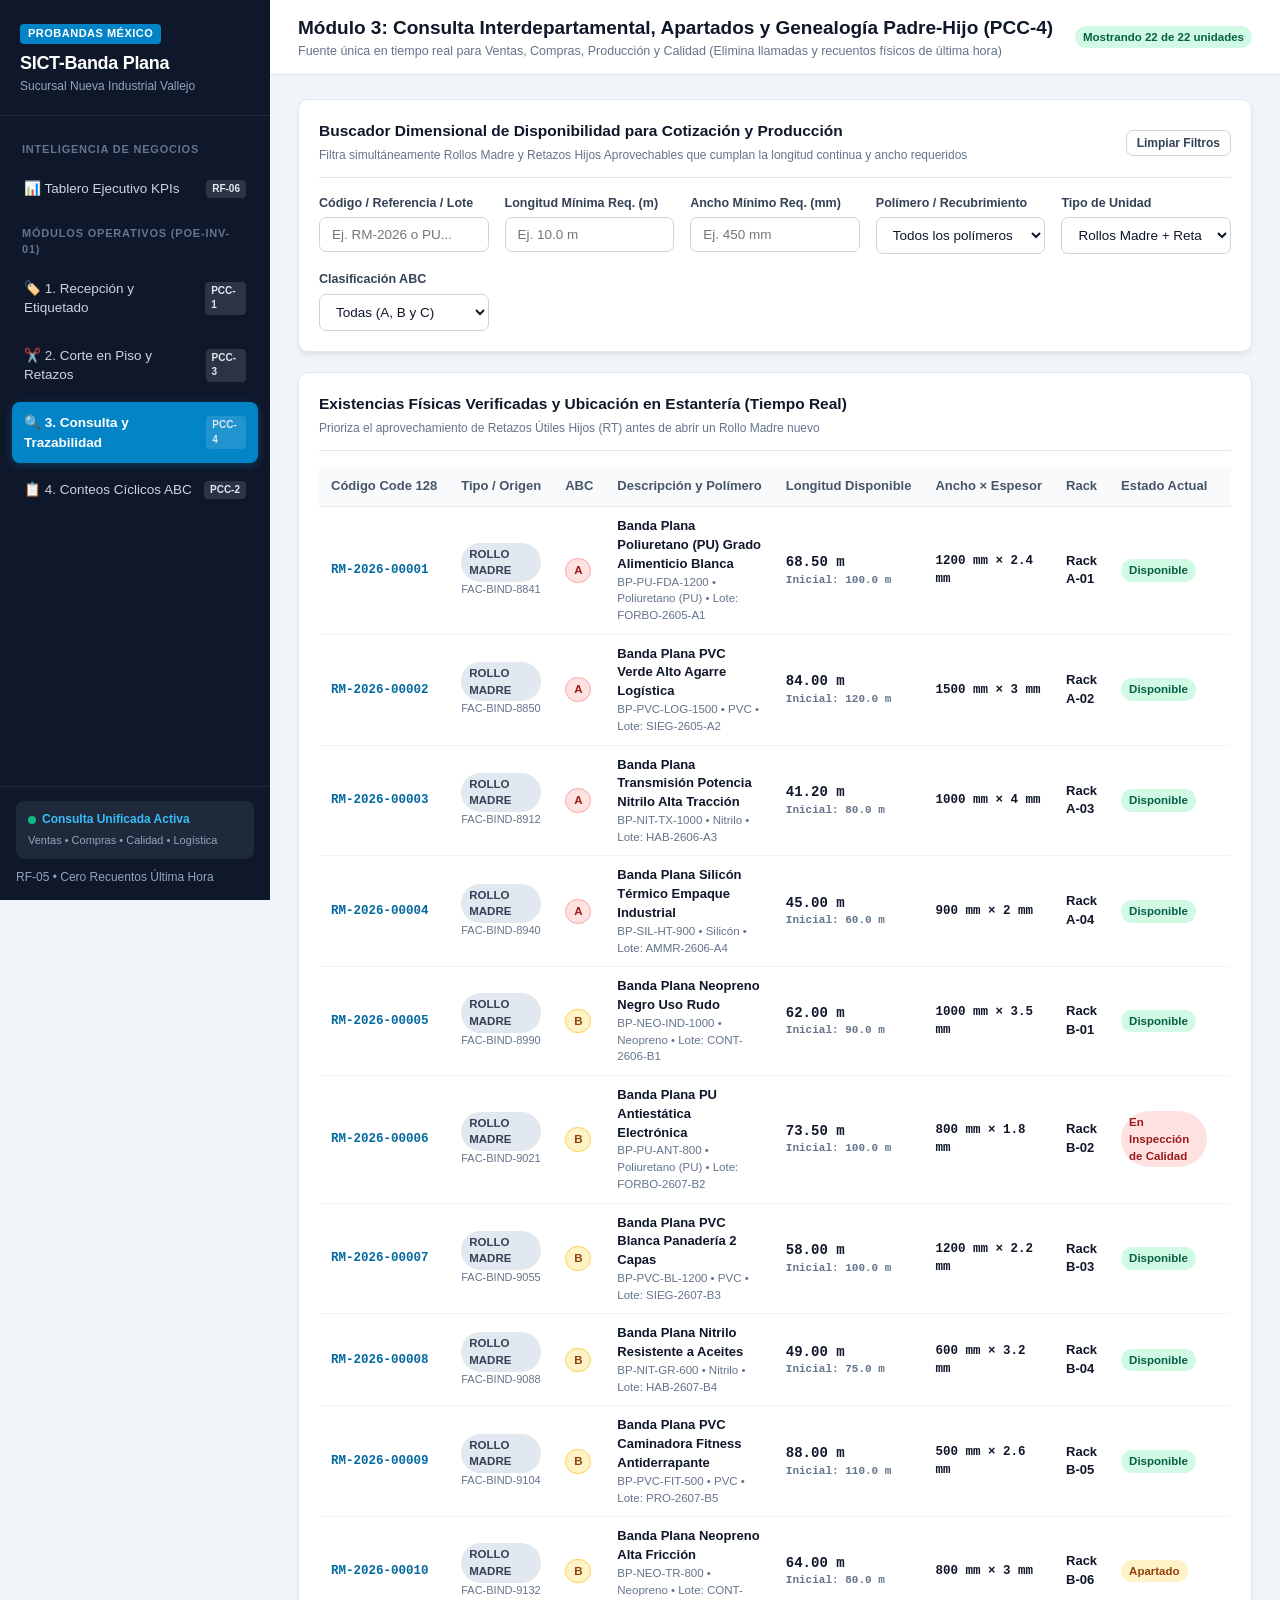
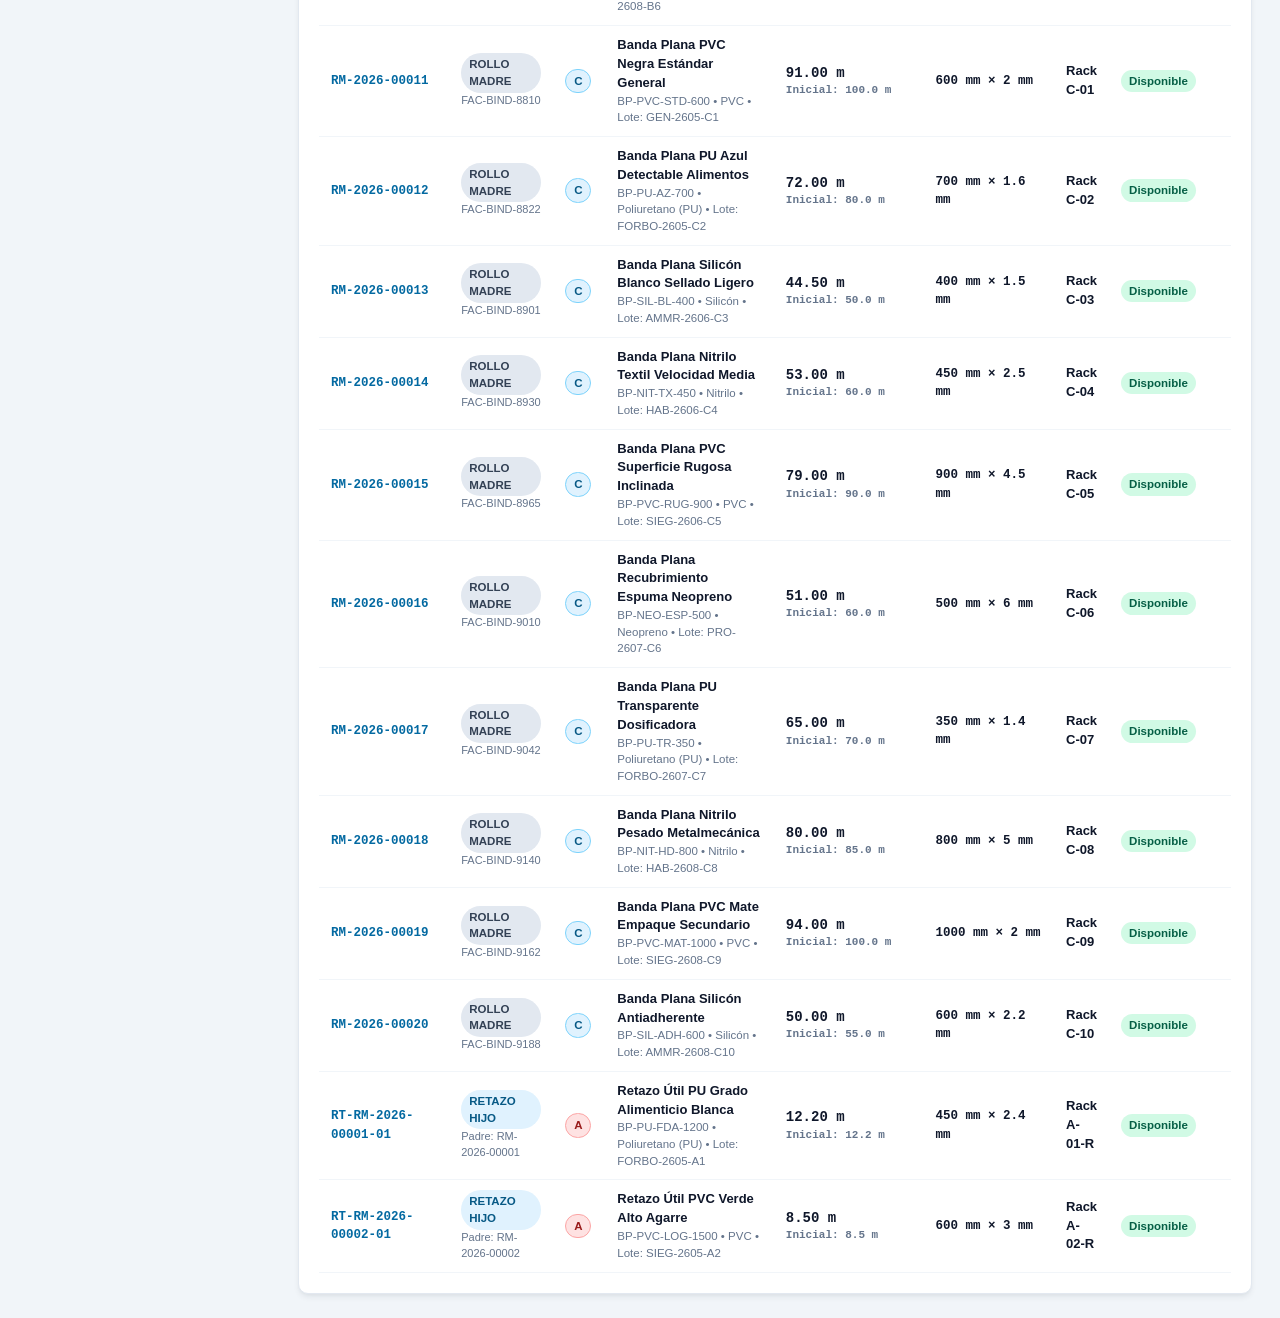
==== consulta.html @ 646c1e04 "Add files via upload" ====
<!DOCTYPE html>
<html lang="es">
<head>
  <meta charset="UTF-8" />
  <meta name="viewport" content="width=device-width, initial-scale=1.0" />
  <title>Módulo 3: Consulta y Trazabilidad en Tiempo Real | Probandas México</title>
  <link rel="stylesheet" href="styles.css" />
</head>
<body>
  <aside class="sidebar">
    <div class="brand">
      <span class="brand-badge">PROBANDAS MÉXICO</span>
      <h1>SICT-Banda Plana</h1>
      <p>Sucursal Nueva Industrial Vallejo</p>
    </div>
    <ul class="nav-links">
      <li class="nav-section-label">Inteligencia de Negocios</li>
      <li>
        <a href="index.html">
          <span>📊 Tablero Ejecutivo KPIs</span>
          <span class="nav-pcc">RF-06</span>
        </a>
      </li>
      <li class="nav-section-label">Módulos Operativos (POE-INV-01)</li>
      <li>
        <a href="recepcion.html">
          <span>🏷️ 1. Recepción y Etiquetado</span>
          <span class="nav-pcc">PCC-1</span>
        </a>
      </li>
      <li>
        <a href="corte.html">
          <span>✂️ 2. Corte en Piso y Retazos</span>
          <span class="nav-pcc">PCC-3</span>
        </a>
      </li>
      <li>
        <a href="consulta.html" class="active">
          <span>🔍 3. Consulta y Trazabilidad</span>
          <span class="nav-pcc">PCC-4</span>
        </a>
      </li>
      <li>
        <a href="conteos.html">
          <span>📋 4. Conteos Cíclicos ABC</span>
          <span class="nav-pcc">PCC-2</span>
        </a>
      </li>
    </ul>
    <div class="sidebar-footer">
      <div class="erp-sync-box">
        <div class="erp-sync-status">
          <span class="dot-online"></span> Consulta Unificada Activa
        </div>
        <div style="margin-top:4px; font-size:11px; color:#94a3b8;">
          Ventas • Compras • Calidad • Logística
        </div>
      </div>
      <div>RF-05 • Cero Recuentos Última Hora</div>
    </div>
  </aside>

  <div class="main-wrapper">
    <header class="topbar">
      <div class="topbar-title">
        <h2>Módulo 3: Consulta Interdepartamental, Apartados y Genealogía Padre-Hijo (PCC-4)</h2>
        <p>Fuente única en tiempo real para Ventas, Compras, Producción y Calidad (Elimina llamadas y recuentos físicos de última hora)</p>
      </div>
      <div class="topbar-actions">
        <span class="badge badge-success" id="resumenFiltroBadge">22 partidas activas</span>
      </div>
    </header>

    <main class="content">
      <div id="consultaAlert"></div>

      <!-- Barra de Filtros Dimensionales (Sección 5.4.4.3) -->
      <div class="card" style="margin-bottom:20px;">
        <div class="card-header">
          <div>
            <h3>Buscador Dimensional de Disponibilidad para Cotización y Producción</h3>
            <span class="subtitle">Filtra simultáneamente Rollos Madre y Retazos Hijos Aprovechables que cumplan la longitud continua y ancho requeridos</span>
          </div>
          <button class="btn btn-outline btn-sm" onclick="limpiarFiltros()">Limpiar Filtros</button>
        </div>

        <div class="grid-kpis" style="margin-bottom:0; grid-template-columns: repeat(auto-fit, minmax(165px, 1fr));">
          <div class="form-group">
            <label>Código / Referencia / Lote</label>
            <input type="text" id="fltTexto" placeholder="Ej. RM-2026 o PU..." oninput="renderInventario()" />
          </div>
          <div class="form-group">
            <label>Longitud Mínima Req. (m)</label>
            <input type="number" step="0.5" min="0" id="fltMinLargo" placeholder="Ej. 10.0 m" oninput="renderInventario()" />
          </div>
          <div class="form-group">
            <label>Ancho Mínimo Req. (mm)</label>
            <input type="number" step="50" min="0" id="fltMinAncho" placeholder="Ej. 450 mm" oninput="renderInventario()" />
          </div>
          <div class="form-group">
            <label>Polímero / Recubrimiento</label>
            <select id="fltPolimero" onchange="renderInventario()">
              <option value="">Todos los polímeros</option>
              <option value="Poliuretano (PU)">Poliuretano (PU)</option>
              <option value="PVC">PVC</option>
              <option value="Nitrilo">Nitrilo</option>
              <option value="Neopreno">Neopreno</option>
              <option value="Silicón">Silicón</option>
            </select>
          </div>
          <div class="form-group">
            <label>Tipo de Unidad</label>
            <select id="fltTipo" onchange="renderInventario()">
              <option value="">Rollos Madre + Retazos Hijos</option>
              <option value="PADRE">Solo Rollos Madre (RM)</option>
              <option value="HIJO">Solo Retazos Útiles Hijos (RT)</option>
            </select>
          </div>
          <div class="form-group">
            <label>Clasificación ABC</label>
            <select id="fltAbc" onchange="renderInventario()">
              <option value="">Todas (A, B y C)</option>
              <option value="A">Clase A (Alta Rotación)</option>
              <option value="B">Clase B (Media Rotación)</option>
              <option value="C">Clase C (Baja Rotación)</option>
            </select>
          </div>
        </div>
      </div>

      <!-- Tabla de Existencias en Tiempo Real -->
      <div class="card">
        <div class="card-header">
          <div>
            <h3>Existencias Físicas Verificadas y Ubicación en Estantería (Tiempo Real)</h3>
            <span class="subtitle">Prioriza el aprovechamiento de Retazos Útiles Hijos (RT) antes de abrir un Rollo Madre nuevo</span>
          </div>
        </div>
        <div class="table-container">
          <table>
            <thead>
              <tr>
                <th>Código Code 128</th>
                <th>Tipo / Origen</th>
                <th>ABC</th>
                <th>Descripción y Polímero</th>
                <th>Longitud Disponible</th>
                <th>Ancho × Espesor</th>
                <th>Rack</th>
                <th>Estado Actual</th>
                <th>Acciones Operativas</th>
              </tr>
            </thead>
            <tbody id="tablaConsultaBody"></tbody>
          </table>
        </div>
      </div>
    </main>
  </div>

  <!-- Modal de Árbol de Genealogía Padre-Hijo y Trazabilidad Completa -->
  <div class="modal-backdrop" id="modalGenealogia">
    <div class="modal-card">
      <div class="card-header">
        <div>
          <h3 id="mdlTitulo">Trazabilidad Completa y Genealogía Padre-Hijo</h3>
          <span class="subtitle">Rastreo desde Factura ERP BIND → Rollo Madre → Cortes en Taller → Retazos Hijos</span>
        </div>
        <button class="btn btn-outline btn-sm" onclick="cerrarModal()">✕ Cerrar</button>
      </div>
      <div id="mdlContenido"></div>
    </div>
  </div>

  <script src="app.js"></script>
  <script>
    function limpiarFiltros() {
      document.getElementById('fltTexto').value = '';
      document.getElementById('fltMinLargo').value = '';
      document.getElementById('fltMinAncho').value = '';
      document.getElementById('fltPolimero').value = '';
      document.getElementById('fltTipo').value = '';
      document.getElementById('fltAbc').value = '';
      renderInventario();
    }

    function renderInventario() {
      const state = getAppState();
      const q = document.getElementById('fltTexto').value.trim().toLowerCase();
      const minL = Number(document.getElementById('fltMinLargo').value || 0);
      const minA = Number(document.getElementById('fltMinAncho').value || 0);
      const pol = document.getElementById('fltPolimero').value;
      const tipo = document.getElementById('fltTipo').value;
      const abc = document.getElementById('fltAbc').value;

      const filtrados = state.rollos.filter(r => {
        if (q && !(r.id.toLowerCase().includes(q) || r.nombre.toLowerCase().includes(q) || r.codigoRef.toLowerCase().includes(q) || r.lote.toLowerCase().includes(q))) return false;
        if (minL > 0 && Number(r.largoActual) < minL) return false;
        if (minA > 0 && Number(r.anchoMm) < minA) return false;
        if (pol && r.polimero !== pol) return false;
        if (tipo && r.tipo !== tipo) return false;
        if (abc && r.abc !== abc) return false;
        return true;
      });

      document.getElementById('resumenFiltroBadge').textContent =
        `Mostrando ${filtrados.length} de ${state.rollos.length} unidades`;

      document.getElementById('tablaConsultaBody').innerHTML = filtrados.map(r => `
        <tr>
          <td class="mono" style="color:var(--primary-dark);">${r.id}</td>
          <td>
            ${r.tipo === 'HIJO'
              ? `<span class="badge badge-info">RETAZO HIJO</span><div style="font-size:11px; color:var(--text-muted);">Padre: ${r.padreId}</div>`
              : `<span class="badge badge-neutral">ROLLO MADRE</span><div style="font-size:11px; color:var(--text-muted);">${r.facturaBind}</div>`
            }
          </td>
          <td><span class="badge badge-abc-${r.abc}">${r.abc}</span></td>
          <td>
            <strong>${r.nombre}</strong>
            <div style="font-size:11.5px; color:var(--text-muted);">${r.codigoRef} • ${r.polimero} • Lote: ${r.lote}</div>
          </td>
          <td class="mono" style="font-size:14px;">
            <strong>${Number(r.largoActual).toFixed(2)} m</strong>
            <div style="font-size:11px; color:var(--text-muted);">Inicial: ${Number(r.largoInicial).toFixed(1)} m</div>
          </td>
          <td class="mono"><strong>${r.anchoMm} mm</strong> × ${r.espesorMm} mm</td>
          <td><strong>${r.rack}</strong></td>
          <td>
            <span class="badge ${r.estado === 'Disponible' ? 'badge-success' : (r.estado === 'Apartado' ? 'badge-warning' : 'badge-danger')}">
              ${r.estado}
            </span>
          </td>
          <td>
            <div style="display:flex; gap:6px; flex-wrap:wrap;">
              <button class="btn btn-outline btn-sm" onclick="verGenealogia('${r.id}')">🧬 Trazabilidad</button>
              <button class="btn btn-primary btn-sm" onclick="cambiarEstado('${r.id}')">
                ${r.estado === 'Disponible' ? '📌 Apartar Pedido' : '✅ Liberar a Disponible'}
              </button>
            </div>
          </td>
        </tr>
      `).join('');
    }

    function cambiarEstado(id) {
      const state = getAppState();
      const idx = state.rollos.findIndex(r => r.id === id);
      if (idx === -1) return;

      const actual = state.rollos[idx].estado;
      const nuevo = actual === 'Disponible' ? 'Apartado' : 'Disponible';
      state.rollos[idx].estado = nuevo;

      state.movimientos.push({
        idMov: `MOV-${9000 + state.movimientos.length + 1}`,
        fecha: formatNow(),
        tipo: nuevo === 'Apartado' ? 'APARTADO COMERCIAL (PCC-4)' : 'LIBERACIÓN / DISPONIBLE',
        objeto: id,
        cantidad: `${Number(state.rollos[idx].largoActual).toFixed(2)} m × ${state.rollos[idx].anchoMm} mm`,
        usuario: 'Gerencia Ventas / Calidad',
        doc: 'COT-VENTAS-2026',
        tiempoCapturaMin: 1
      });

      saveAppState(state);
      playScannerSound('ok');

      document.getElementById('consultaAlert').innerHTML = `
        <div class="alert alert-success">
          <span>✅ Unidad <code>${id}</code> actualizada a estado <strong>${nuevo}</strong> en tiempo real para todas las áreas (Ventas, Almacén, Corte y Compras).</span>
        </div>
      `;
      renderInventario();
    }

    function verGenealogia(id) {
      const state = getAppState();
      const item = state.rollos.find(r => r.id === id);
      if (!item) return;

      const padreId = item.tipo === 'HIJO' ? item.padreId : item.id;
      const padre = state.rollos.find(r => r.id === padreId) || item;
      const hijos = state.rollos.filter(r => r.padreId === padreId);
      const cortes = state.ordenesCorte.filter(c => c.idRolloOrigen === padreId);

      document.getElementById('mdlTitulo').textContent = `Árbol de Genealogía Padre-Hijo: ${padre.id}`;
      document.getElementById('mdlContenido').innerHTML = `
        <div style="background:#f8fafc; padding:14px; border-radius:8px; border:1px solid var(--border); margin-bottom:14px;">
          <div style="font-size:12px; color:var(--text-muted); font-weight:700;">1. ALTA ADMINISTRATIVA Y RECEPCIÓN FÍSICA (PCC-1)</div>
          <div style="margin-top:4px; font-size:13.5px;">
            <strong>Factura ERP BIND:</strong> <span class="mono">${padre.facturaBind}</span> |
            <strong>Lote Proveedor:</strong> <span class="mono">${padre.lote}</span> |
            <strong>Fecha Ingreso:</strong> ${padre.fechaIngreso}
          </div>
        </div>

        <div class="tree-node">
          <div style="font-weight:800; color:var(--primary-dark); font-size:14.5px;">
            🏷️ ROLLO MADRE PADRE: <span class="mono">${padre.id}</span> (${padre.nombre})
          </div>
          <div style="font-size:12.5px; color:#334155; margin-top:4px;">
            Longitud Original: <strong>${Number(padre.largoInicial).toFixed(2)} m</strong> × ${padre.anchoMm} mm |
            Longitud Remanente Actual: <strong>${Number(padre.largoActual).toFixed(2)} m</strong> |
            Ubicación: <strong>${padre.rack}</strong>
          </div>

          ${cortes.length > 0 ? cortes.map(c => `
            <div class="tree-child">
              <div style="font-weight:700; font-size:13px;">
                ✂️ Orden de Corte <span class="mono">${c.idOrden}</span> (${c.fechaHora}) — Pedido: ${c.folioPedido}
              </div>
              <div style="font-size:12px; color:#475569; margin-top:2px;">
                Balance Dimensional: Inicial <strong>${Number(c.largoInicialM).toFixed(2)}m</strong> =
                Tramo Cliente (<strong>${Number(c.largoClienteM).toFixed(2)}m × ${c.anchoCorteMm}mm</strong>) +
                Remanente (<strong>${Number(c.largoRetazoM).toFixed(2)}m</strong>) +
                Merma Técnica (<strong>${Number(c.largoMermaM).toFixed(2)}m</strong>)
              </div>
            </div>
          `).join('') : `<div class="tree-child" style="font-size:12.5px; color:var(--text-muted);">Sin fraccionamientos registrados aún (Rollo íntegro).</div>`}

          ${hijos.length > 0 ? hijos.map(h => `
            <div class="tree-child" style="border-left-color:var(--success); background:#f0fdf4; padding:8px 12px; border-radius:6px;">
              <div style="font-weight:800; color:#065f46; font-size:13px;">
                ♻️ RETAZO ÚTIL HIJO DERIVADO: <span class="mono">${h.id}</span>
              </div>
              <div style="font-size:12px; color:#065f46;">
                Dimensiones Disponibles: <strong>${Number(h.largoActual).toFixed(2)} m × ${h.anchoMm} mm</strong> |
                Ubicación: <strong>${h.rack}</strong> | Estado: <strong>${h.estado}</strong>
              </div>
            </div>
          `).join('') : ''}
        </div>
      `;

      document.getElementById('modalGenealogia').classList.add('open');
    }

    function cerrarModal() {
      document.getElementById('modalGenealogia').classList.remove('open');
    }

    renderInventario();
  </script>
</body>
</html>
---- styles.css ----
:root {
  --bg-body: #f1f5f9;
  --bg-card: #ffffff;
  --bg-sidebar: #0f172a;
  --bg-sidebar-hover: #1e293b;
  --text-main: #0f172a;
  --text-muted: #64748b;
  --primary: #0284c7;
  --primary-dark: #0369a1;
  --primary-light: #e0f2fe;
  --accent: #f59e0b;
  --success: #10b981;
  --success-bg: #d1fae5;
  --warning: #f59e0b;
  --warning-bg: #fef3c7;
  --danger: #ef4444;
  --danger-bg: #fee2e2;
  --border: #e2e8f0;
  --shadow: 0 4px 6px -1px rgba(15, 23, 42, 0.07), 0 2px 4px -2px rgba(15, 23, 42, 0.05);
  --radius: 10px;
}

* {
  box-sizing: border-box;
  margin: 0;
  padding: 0;
}

body {
  font-family: -apple-system, BlinkMacSystemFont, "Segoe UI", Roboto, Inter, Helvetica, Arial, sans-serif;
  background-color: var(--bg-body);
  color: var(--text-main);
  display: flex;
  min-height: 100vh;
  line-height: 1.45;
}

/* Sidebar */
.sidebar {
  width: 270px;
  background-color: var(--bg-sidebar);
  color: #f8fafc;
  display: flex;
  flex-direction: column;
  flex-shrink: 0;
  position: sticky;
  top: 0;
  height: 100vh;
}

.brand {
  padding: 20px;
  border-bottom: 1px solid #1e293b;
}

.brand-badge {
  display: inline-block;
  background: var(--primary);
  color: #fff;
  font-size: 11px;
  font-weight: 700;
  padding: 2px 8px;
  border-radius: 4px;
  letter-spacing: 0.5px;
  margin-bottom: 6px;
}

.brand h1 {
  font-size: 18px;
  font-weight: 800;
  letter-spacing: -0.3px;
  color: #ffffff;
}

.brand p {
  font-size: 12px;
  color: #94a3b8;
  margin-top: 2px;
}

.nav-links {
  list-style: none;
  padding: 16px 12px;
  flex: 1;
  display: flex;
  flex-direction: column;
  gap: 6px;
}

.nav-section-label {
  font-size: 11px;
  text-transform: uppercase;
  letter-spacing: 0.8px;
  color: #64748b;
  padding: 10px 10px 4px;
  font-weight: 700;
}

.nav-links a {
  display: flex;
  align-items: center;
  gap: 10px;
  padding: 11px 12px;
  border-radius: 8px;
  color: #cbd5e1;
  text-decoration: none;
  font-size: 13.5px;
  font-weight: 500;
  transition: all 0.15s ease;
}

.nav-links a:hover {
  background-color: var(--bg-sidebar-hover);
  color: #ffffff;
}

.nav-links a.active {
  background-color: var(--primary);
  color: #ffffff;
  font-weight: 600;
  box-shadow: 0 2px 8px rgba(2, 132, 199, 0.35);
}

.nav-pcc {
  margin-left: auto;
  font-size: 10px;
  padding: 2px 6px;
  border-radius: 4px;
  background: rgba(255, 255, 255, 0.12);
  color: #e2e8f0;
  font-weight: 600;
}

.sidebar-footer {
  padding: 14px 16px;
  border-top: 1px solid #1e293b;
  font-size: 12px;
  color: #94a3b8;
}

.erp-sync-box {
  background: #1e293b;
  padding: 10px 12px;
  border-radius: 8px;
  margin-bottom: 10px;
}

.erp-sync-status {
  display: flex;
  align-items: center;
  gap: 6px;
  font-weight: 600;
  color: #38bdf8;
  font-size: 12px;
}

.dot-online {
  width: 8px;
  height: 8px;
  border-radius: 50%;
  background: var(--success);
  display: inline-block;
}

/* Main Content */
.main-wrapper {
  flex: 1;
  display: flex;
  flex-direction: column;
  min-width: 0;
}

.topbar {
  background: var(--bg-card);
  border-bottom: 1px solid var(--border);
  padding: 14px 28px;
  display: flex;
  align-items: center;
  justify-content: space-between;
  gap: 16px;
}

.topbar-title h2 {
  font-size: 19px;
  font-weight: 700;
  color: var(--text-main);
}

.topbar-title p {
  font-size: 12.5px;
  color: var(--text-muted);
}

.topbar-actions {
  display: flex;
  align-items: center;
  gap: 10px;
}

.content {
  padding: 24px 28px;
  max-width: 1440px;
}

/* Grid & Cards */
.grid-kpis {
  display: grid;
  grid-template-columns: repeat(auto-fit, minmax(210px, 1fr));
  gap: 16px;
  margin-bottom: 24px;
}

.grid-2 {
  display: grid;
  grid-template-columns: 1.2fr 1fr;
  gap: 20px;
  margin-bottom: 24px;
}

.grid-equal {
  display: grid;
  grid-template-columns: 1fr 1fr;
  gap: 20px;
  margin-bottom: 24px;
}

.grid-3 {
  display: grid;
  grid-template-columns: repeat(3, 1fr);
  gap: 16px;
  margin-bottom: 24px;
}

@media (max-width: 1100px) {
  .grid-2, .grid-equal, .grid-3 {
    grid-template-columns: 1fr;
  }
}

.card {
  background: var(--bg-card);
  border: 1px solid var(--border);
  border-radius: var(--radius);
  padding: 20px;
  box-shadow: var(--shadow);
}

.card-header {
  display: flex;
  align-items: center;
  justify-content: space-between;
  margin-bottom: 16px;
  padding-bottom: 12px;
  border-bottom: 1px solid var(--border);
}

.card-header h3 {
  font-size: 15.5px;
  font-weight: 700;
  color: var(--text-main);
}

.card-header span.subtitle {
  font-size: 12px;
  color: var(--text-muted);
}

/* KPI Card */
.kpi-card {
  background: var(--bg-card);
  border: 1px solid var(--border);
  border-radius: var(--radius);
  padding: 16px 18px;
  box-shadow: var(--shadow);
  position: relative;
  overflow: hidden;
}

.kpi-card::before {
  content: "";
  position: absolute;
  top: 0;
  left: 0;
  width: 4px;
  height: 100%;
  background: var(--primary);
}

.kpi-card.status-green::before { background: var(--success); }
.kpi-card.status-yellow::before { background: var(--warning); }
.kpi-card.status-red::before { background: var(--danger); }

.kpi-top {
  display: flex;
  justify-content: space-between;
  align-items: flex-start;
  margin-bottom: 8px;
}

.kpi-label {
  font-size: 12px;
  font-weight: 600;
  color: var(--text-muted);
  text-transform: uppercase;
  letter-spacing: 0.3px;
}

.kpi-value {
  font-size: 26px;
  font-weight: 800;
  color: var(--text-main);
  margin-bottom: 4px;
}

.kpi-meta {
  font-size: 11.5px;
  color: var(--text-muted);
  display: flex;
  justify-content: space-between;
  align-items: center;
}

/* Badges */
.badge {
  display: inline-flex;
  align-items: center;
  gap: 4px;
  padding: 3px 8px;
  border-radius: 999px;
  font-size: 11.5px;
  font-weight: 600;
}

.badge-success { background: var(--success-bg); color: #065f46; }
.badge-warning { background: var(--warning-bg); color: #92400e; }
.badge-danger { background: var(--danger-bg); color: #991b1b; }
.badge-info { background: var(--primary-light); color: #075985; }
.badge-neutral { background: #e2e8f0; color: #334155; }

.badge-abc-A { background: #fee2e2; color: #991b1b; border: 1px solid #fca5a5; font-weight: 700; }
.badge-abc-B { background: #fef3c7; color: #92400e; border: 1px solid #fcd34d; font-weight: 700; }
.badge-abc-C { background: #e0f2fe; color: #075985; border: 1px solid #7dd3fc; font-weight: 700; }

/* Forms & Buttons */
.form-grid {
  display: grid;
  grid-template-columns: repeat(2, 1fr);
  gap: 14px;
}

.form-group {
  display: flex;
  flex-direction: column;
  gap: 5px;
}

.form-group.full {
  grid-column: 1 / -1;
}

label {
  font-size: 12.5px;
  font-weight: 600;
  color: #334155;
}

input, select, textarea {
  padding: 9px 12px;
  border: 1px solid #cbd5e1;
  border-radius: 7px;
  font-size: 13.5px;
  font-family: inherit;
  color: var(--text-main);
  background: #ffffff;
  transition: border-color 0.15s;
}

input:focus, select:focus, textarea:focus {
  outline: none;
  border-color: var(--primary);
  box-shadow: 0 0 0 3px rgba(2, 132, 199, 0.15);
}

.btn {
  display: inline-flex;
  align-items: center;
  justify-content: center;
  gap: 7px;
  padding: 9px 16px;
  border-radius: 7px;
  font-size: 13.5px;
  font-weight: 600;
  cursor: pointer;
  border: 1px solid transparent;
  transition: all 0.15s ease;
  text-decoration: none;
}

.btn-primary {
  background: var(--primary);
  color: #ffffff;
}
.btn-primary:hover {
  background: var(--primary-dark);
}

.btn-success {
  background: var(--success);
  color: #ffffff;
}
.btn-success:hover {
  background: #059669;
}

.btn-warning {
  background: var(--warning);
  color: #ffffff;
}

.btn-danger {
  background: var(--danger);
  color: #ffffff;
}

.btn-outline {
  background: #ffffff;
  border-color: #cbd5e1;
  color: #334155;
}
.btn-outline:hover {
  background: #f8fafc;
  border-color: #94a3b8;
}

.btn-sm {
  padding: 5px 10px;
  font-size: 12px;
}

.btn-lg {
  padding: 13px 20px;
  font-size: 15px;
}

/* Tables */
.table-container {
  overflow-x: auto;
}

table {
  width: 100%;
  border-collapse: collapse;
  font-size: 13px;
}

th {
  background: #f8fafc;
  color: #475569;
  font-weight: 700;
  text-align: left;
  padding: 10px 12px;
  border-bottom: 1px solid var(--border);
  white-space: nowrap;
}

td {
  padding: 10px 12px;
  border-bottom: 1px solid #f1f5f9;
  vertical-align: middle;
}

tr:hover td {
  background-color: #f8fafc;
}

.mono {
  font-family: "SFMono-Regular", Consolas, "Liberation Mono", Menlo, monospace;
  font-size: 12.5px;
  font-weight: 600;
}

/* Barcode Thermal Label Preview */
.thermal-label {
  border: 2px dashed #334155;
  background: #ffffff;
  border-radius: 10px;
  padding: 18px;
  max-width: 380px;
  margin: 0 auto;
  text-align: center;
  box-shadow: 0 4px 12px rgba(0,0,0,0.06);
}

.thermal-header {
  display: flex;
  justify-content: space-between;
  font-size: 11px;
  font-weight: 800;
  border-bottom: 2px solid #0f172a;
  padding-bottom: 6px;
  margin-bottom: 10px;
}

.barcode-bars {
  height: 58px;
  margin: 10px auto;
  width: 92%;
  background: repeating-linear-gradient(
    90deg,
    #000 0px,
    #000 2px,
    transparent 2px,
    transparent 4px,
    #000 4px,
    #000 8px,
    transparent 8px,
    transparent 11px,
    #000 11px,
    #000 13px,
    transparent 13px,
    transparent 15px,
    #000 15px,
    #000 20px,
    transparent 20px,
    transparent 23px
  );
}

.thermal-code {
  font-family: monospace;
  font-size: 16px;
  font-weight: 800;
  letter-spacing: 2px;
  margin-bottom: 8px;
}

.thermal-dims-large {
  font-size: 22px;
  font-weight: 900;
  background: #0f172a;
  color: #ffffff;
  padding: 6px 12px;
  border-radius: 6px;
  display: inline-block;
  margin: 6px 0;
}

/* Equation Balance Box (PCC-3) */
.balance-box {
  background: #f8fafc;
  border: 2px solid #cbd5e1;
  border-radius: 10px;
  padding: 16px;
  margin: 14px 0;
}

.balance-formula {
  display: flex;
  align-items: center;
  justify-content: space-between;
  flex-wrap: wrap;
  gap: 8px;
  margin-top: 10px;
}

.formula-item {
  flex: 1;
  min-width: 110px;
  background: #fff;
  padding: 10px 12px;
  border-radius: 8px;
  border: 1px solid var(--border);
  text-align: center;
}

.formula-item .f-label {
  font-size: 11px;
  color: var(--text-muted);
  font-weight: 600;
}

.formula-item .f-val {
  font-size: 18px;
  font-weight: 800;
  margin-top: 2px;
}

.formula-op {
  font-size: 20px;
  font-weight: 800;
  color: #64748b;
}

/* Visual bar for roll proportion */
.roll-bar-visual {
  height: 26px;
  border-radius: 6px;
  overflow: hidden;
  display: flex;
  background: #e2e8f0;
  margin-top: 12px;
  border: 1px solid #cbd5e1;
}

.roll-seg-cut { background: var(--primary); color: #fff; font-size: 11px; font-weight: 700; display: flex; align-items: center; justify-content: center; }
.roll-seg-rem { background: var(--success); color: #fff; font-size: 11px; font-weight: 700; display: flex; align-items: center; justify-content: center; }
.roll-seg-waste { background: var(--danger); color: #fff; font-size: 11px; font-weight: 700; display: flex; align-items: center; justify-content: center; }

/* Alert Banners */
.alert {
  padding: 12px 16px;
  border-radius: 8px;
  margin-bottom: 16px;
  font-size: 13.5px;
  display: flex;
  align-items: center;
  justify-content: space-between;
  gap: 12px;
}

.alert-danger {
  background: #fef2f2;
  border: 2px solid #ef4444;
  color: #991b1b;
  font-weight: 600;
}

.alert-success {
  background: #ecfdf5;
  border: 1px solid #10b981;
  color: #065f46;
  font-weight: 600;
}

.alert-warning {
  background: #fffbeb;
  border: 1px solid #f59e0b;
  color: #92400e;
}

/* Stepper for 3-click cut interface */
.stepper {
  display: flex;
  gap: 10px;
  margin-bottom: 18px;
}

.step-pill {
  flex: 1;
  padding: 10px 14px;
  border-radius: 8px;
  background: #f1f5f9;
  border: 1px solid var(--border);
  font-size: 12.5px;
  font-weight: 700;
  color: #475569;
  display: flex;
  align-items: center;
  gap: 8px;
}

.step-pill.active {
  background: var(--primary-light);
  border-color: var(--primary);
  color: var(--primary-dark);
}

.step-num {
  width: 22px;
  height: 22px;
  border-radius: 50%;
  background: var(--primary);
  color: #fff;
  display: inline-flex;
  align-items: center;
  justify-content: center;
  font-size: 11px;
}

/* Simple Horizontal Bar Chart */
.bar-row {
  margin-bottom: 12px;
}
.bar-row-top {
  display: flex;
  justify-content: space-between;
  font-size: 12.5px;
  margin-bottom: 4px;
  font-weight: 600;
}
.bar-track {
  height: 10px;
  background: #e2e8f0;
  border-radius: 999px;
  overflow: hidden;
}
.bar-fill {
  height: 100%;
  border-radius: 999px;
}

/* Modal */
.modal-backdrop {
  position: fixed;
  inset: 0;
  background: rgba(15, 23, 42, 0.55);
  display: none;
  align-items: center;
  justify-content: center;
  z-index: 1000;
  padding: 20px;
}

.modal-backdrop.open {
  display: flex;
}

.modal-card {
  background: #fff;
  border-radius: 12px;
  max-width: 680px;
  width: 100%;
  max-height: 90vh;
  overflow-y: auto;
  padding: 22px;
  box-shadow: 0 20px 25px -5px rgba(0, 0, 0, 0.2);
}

/* Genealogy Tree */
.tree-node {
  border-left: 3px solid var(--primary);
  padding-left: 14px;
  margin: 10px 0 10px 10px;
}
.tree-child {
  border-left: 2px dashed #94a3b8;
  padding-left: 14px;
  margin: 8px 0 8px 18px;
}
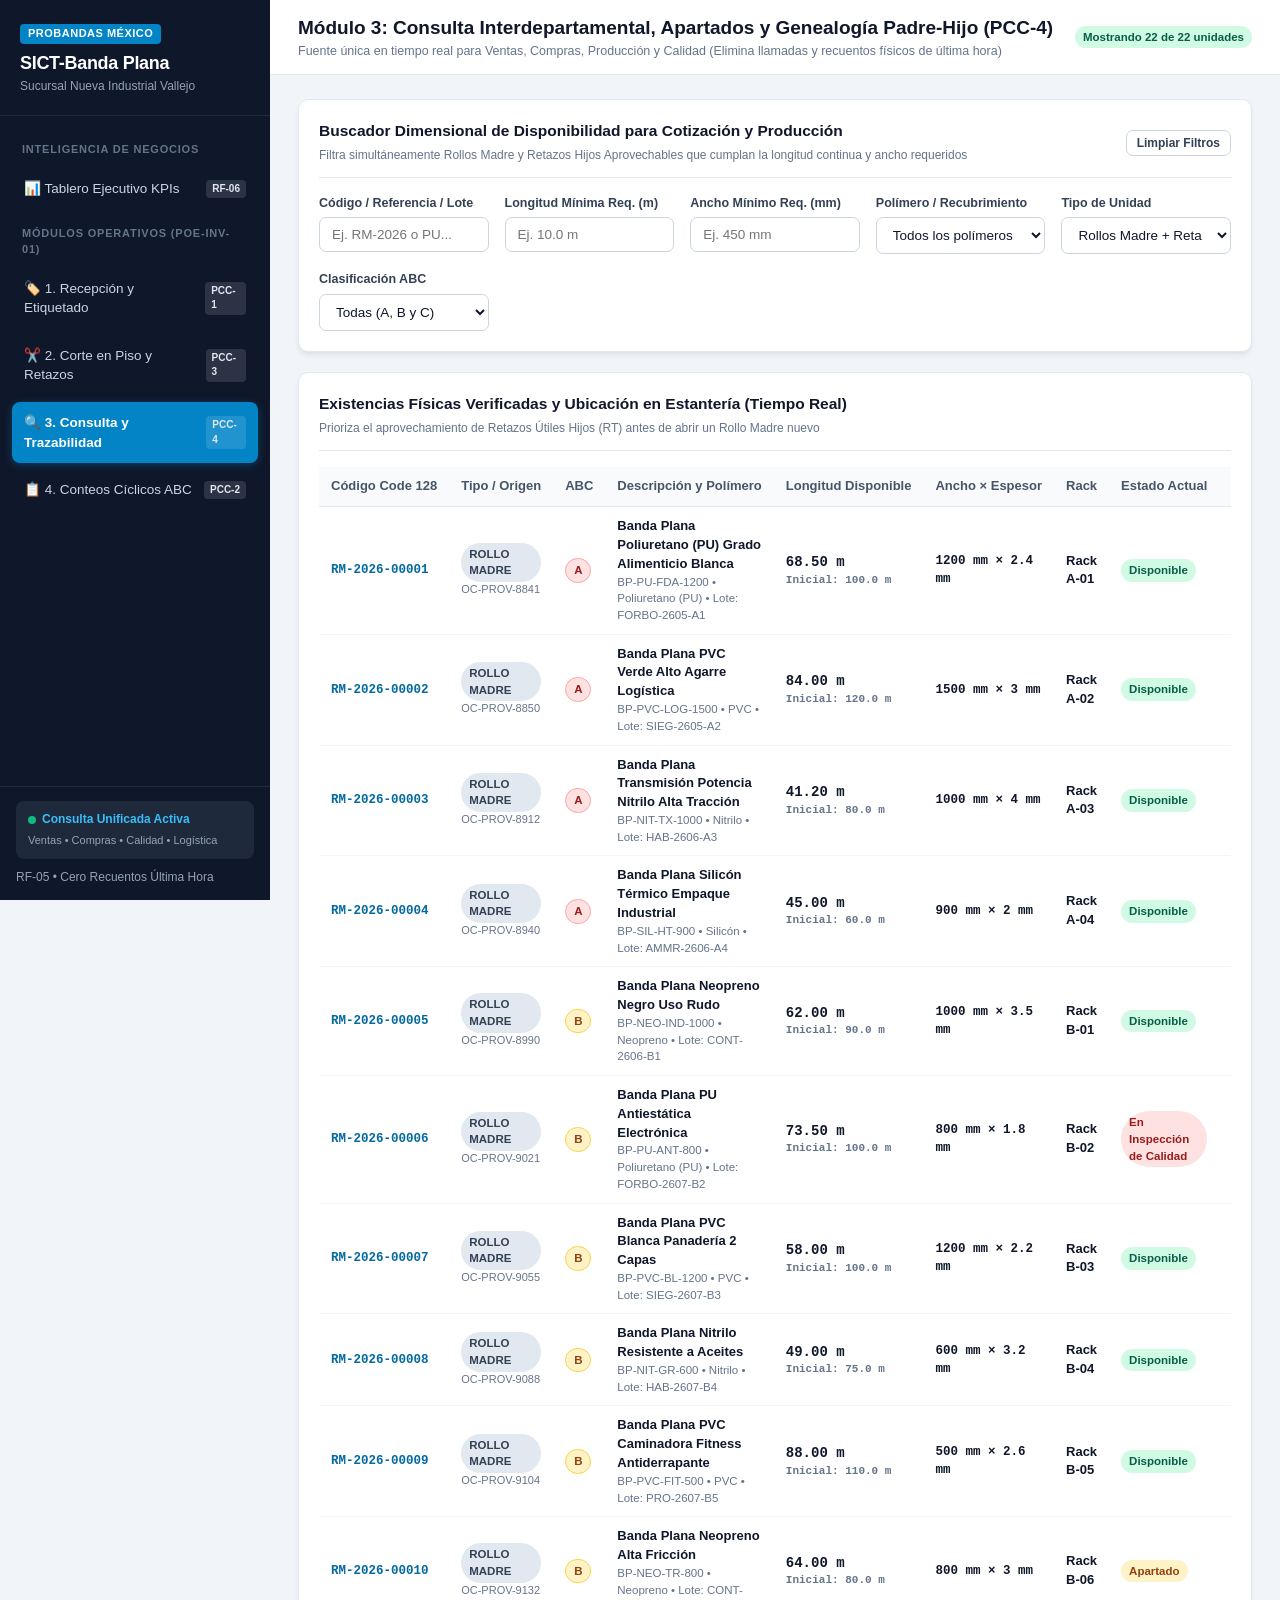
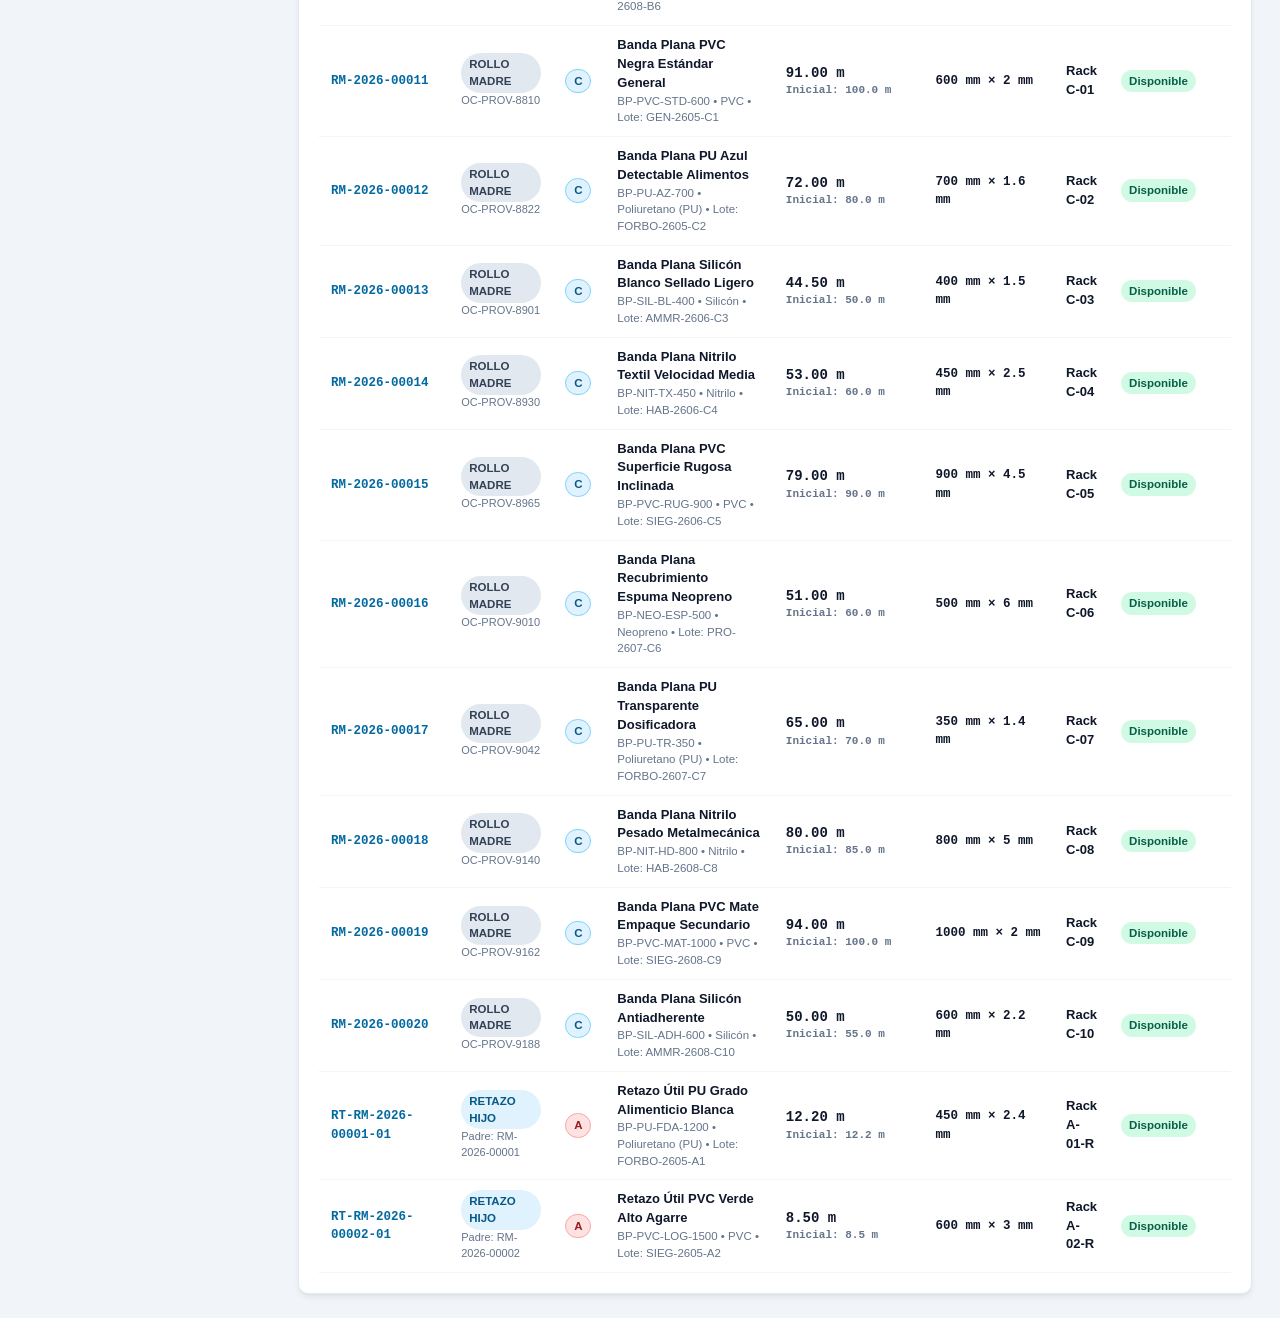
==== commit e5fefbdb: "Add files via upload" ====
--- a/consulta.html
+++ b/consulta.html
@@ -164,7 +164,7 @@
       <div class="card-header">
         <div>
           <h3 id="mdlTitulo">Trazabilidad Completa y Genealogía Padre-Hijo</h3>
-          <span class="subtitle">Rastreo desde Factura ERP BIND → Rollo Madre → Cortes en Taller → Retazos Hijos</span>
+          <span class="subtitle">Rastreo desde Orden de Compra / Recepción → Rollo Madre → Cortes en Taller → Retazos Hijos</span>
         </div>
         <button class="btn btn-outline btn-sm" onclick="cerrarModal()">✕ Cerrar</button>
       </div>
@@ -212,7 +212,7 @@
           <td>
             ${r.tipo === 'HIJO'
               ? `<span class="badge badge-info">RETAZO HIJO</span><div style="font-size:11px; color:var(--text-muted);">Padre: ${r.padreId}</div>`
-              : `<span class="badge badge-neutral">ROLLO MADRE</span><div style="font-size:11px; color:var(--text-muted);">${r.facturaBind}</div>`
+              : `<span class="badge badge-neutral">ROLLO MADRE</span><div style="font-size:11px; color:var(--text-muted);">${r.ordenCompra || ''}</div>`
             }
           </td>
           <td><span class="badge badge-abc-${r.abc}">${r.abc}</span></td>
@@ -287,9 +287,9 @@
       document.getElementById('mdlTitulo').textContent = `Árbol de Genealogía Padre-Hijo: ${padre.id}`;
       document.getElementById('mdlContenido').innerHTML = `
         <div style="background:#f8fafc; padding:14px; border-radius:8px; border:1px solid var(--border); margin-bottom:14px;">
-          <div style="font-size:12px; color:var(--text-muted); font-weight:700;">1. ALTA ADMINISTRATIVA Y RECEPCIÓN FÍSICA (PCC-1)</div>
+          <div style="font-size:12px; color:var(--text-muted); font-weight:700;">1. RECEPCIÓN FÍSICA Y REGISTRO DE ORIGEN (PCC-1)</div>
           <div style="margin-top:4px; font-size:13.5px;">
-            <strong>Factura ERP BIND:</strong> <span class="mono">${padre.facturaBind}</span> |
+            <strong>Orden Compra / Remisión:</strong> <span class="mono">${padre.ordenCompra || ''}</span> |
             <strong>Lote Proveedor:</strong> <span class="mono">${padre.lote}</span> |
             <strong>Fecha Ingreso:</strong> ${padre.fechaIngreso}
           </div>
--- a/styles.css
+++ b/styles.css
@@ -737,3 +737,68 @@
   padding-left: 14px;
   margin: 8px 0 8px 18px;
 }
+
+/* Contenedor exclusivo para impresión térmica de etiqueta */
+#printLabelArea {
+  display: none;
+}
+
+@media print {
+  @page {
+    size: auto;
+    margin: 5mm;
+  }
+
+  * {
+    -webkit-print-color-adjust: exact !important;
+    print-color-adjust: exact !important;
+  }
+
+  html,
+  body.printing-label {
+    background: #ffffff !important;
+    display: block !important;
+    height: auto !important;
+    min-height: 0 !important;
+    max-height: 100% !important;
+    overflow: hidden !important;
+    margin: 0 !important;
+    padding: 0 !important;
+  }
+
+  body.printing-label > *:not(#printLabelArea) {
+    display: none !important;
+  }
+
+  body.printing-label > #printLabelArea {
+    display: block !important;
+    width: 100% !important;
+    padding: 0 !important;
+    margin: 0 auto !important;
+    page-break-after: avoid !important;
+    page-break-before: avoid !important;
+    break-inside: avoid !important;
+  }
+
+  body.printing-label #printLabelArea .thermal-label {
+    border: 2px solid #000000 !important;
+    box-shadow: none !important;
+    max-width: 96mm !important;
+    width: 96mm !important;
+    padding: 10px 14px !important;
+    margin: 0 auto !important;
+    page-break-inside: avoid !important;
+    break-inside: avoid !important;
+  }
+
+  body.printing-label #printLabelArea .barcode-bars {
+    height: 44px !important;
+    margin: 6px auto !important;
+  }
+
+  body.printing-label #printLabelArea .thermal-dims-large {
+    padding: 4px 10px !important;
+    margin: 4px 0 !important;
+    font-size: 18px !important;
+  }
+}
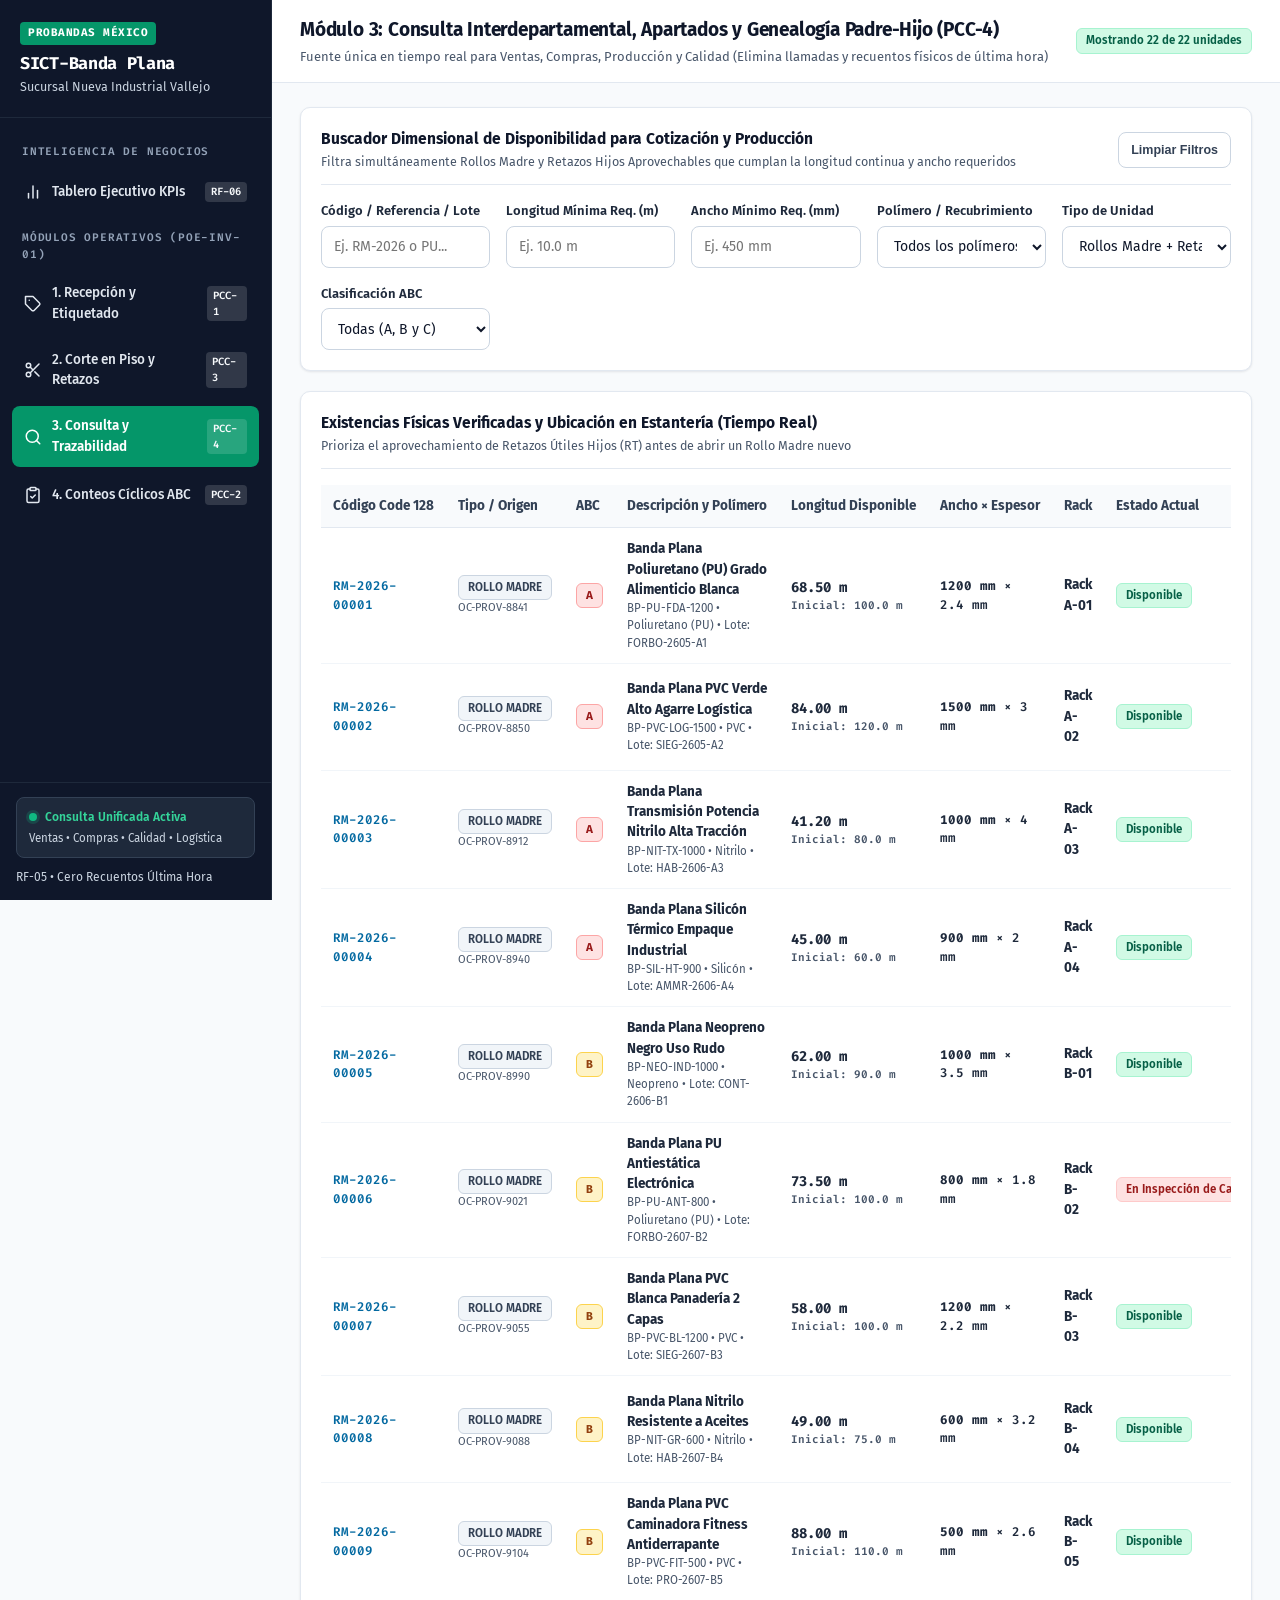
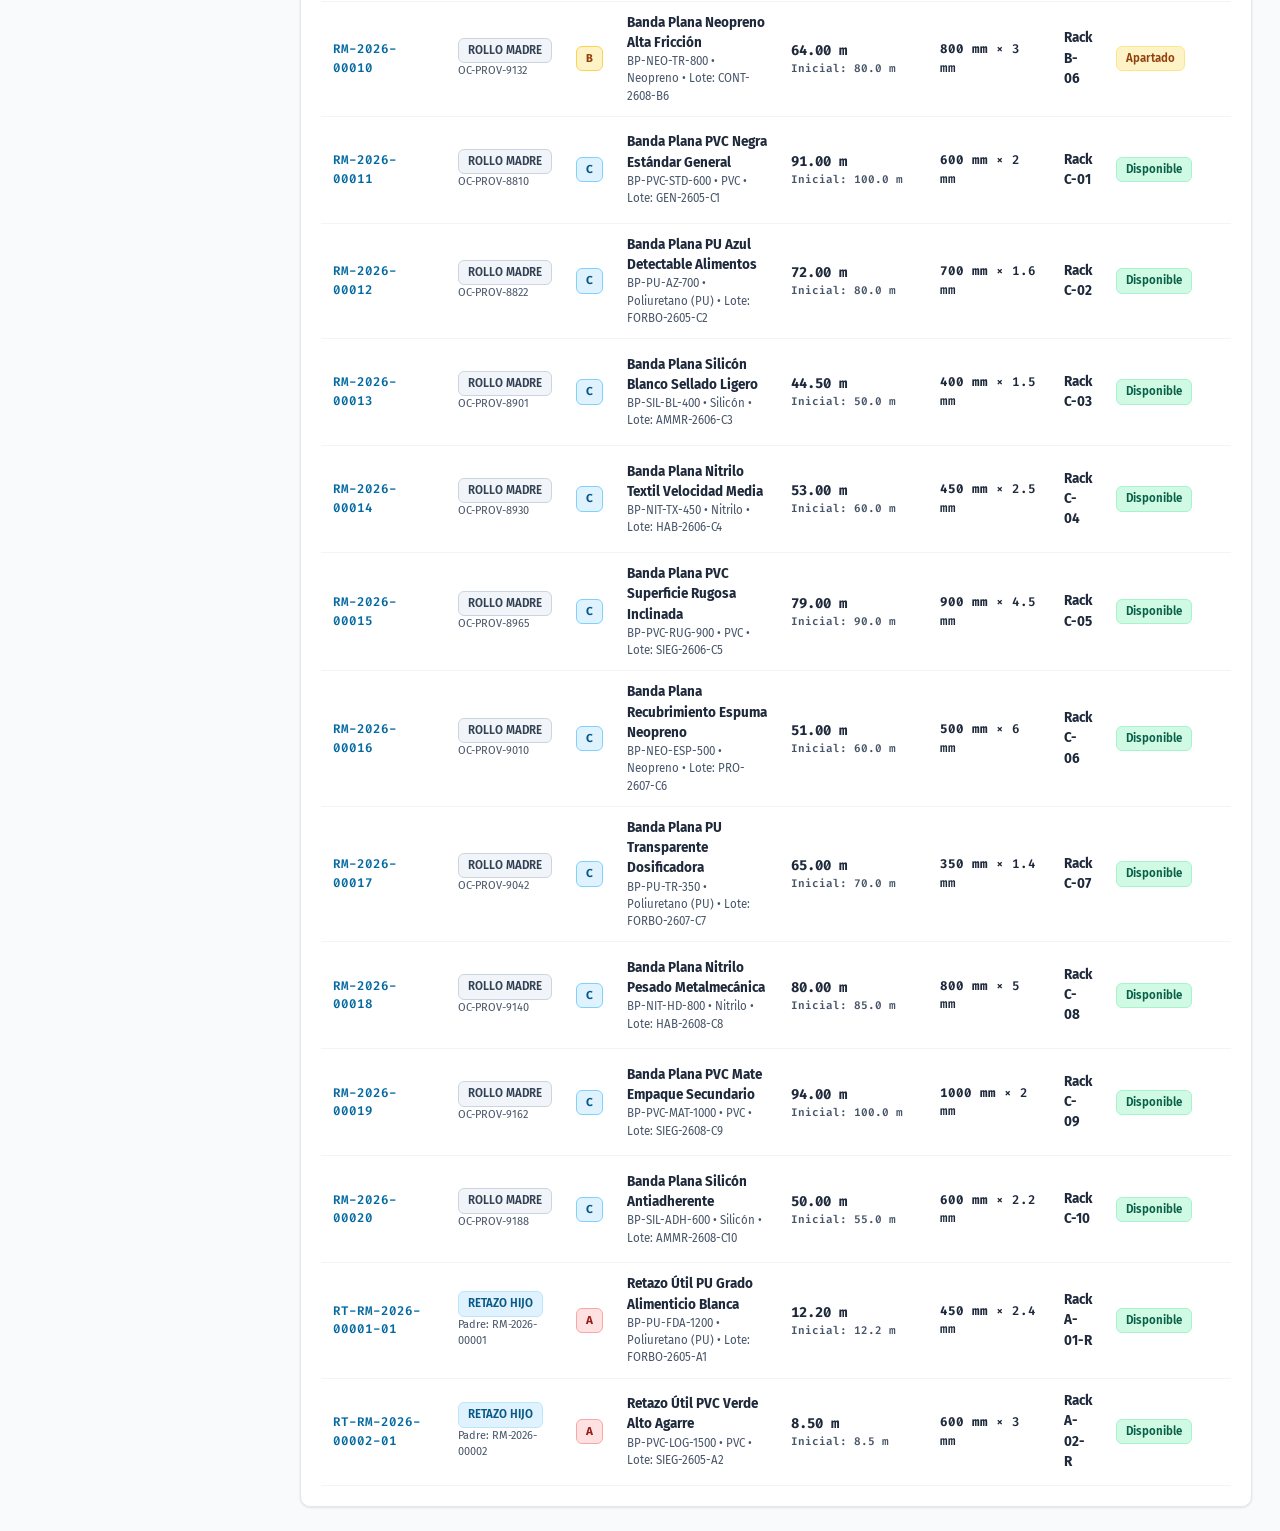
==== commit c1342e18: "Add files via upload" ====
--- a/consulta.html
+++ b/consulta.html
@@ -7,7 +7,7 @@
   <link rel="stylesheet" href="styles.css" />
 </head>
 <body>
-  <aside class="sidebar">
+  <aside class="sidebar" aria-label="Navegación principal">
     <div class="brand">
       <span class="brand-badge">PROBANDAS MÉXICO</span>
       <h1>SICT-Banda Plana</h1>
@@ -17,32 +17,47 @@
       <li class="nav-section-label">Inteligencia de Negocios</li>
       <li>
         <a href="index.html">
-          <span>📊 Tablero Ejecutivo KPIs</span>
+          <span>
+            <svg class="icon-svg" viewBox="0 0 24 24" aria-hidden="true"><line x1="18" y1="20" x2="18" y2="10"></line><line x1="12" y1="20" x2="12" y2="4"></line><line x1="6" y1="20" x2="6" y2="14"></line></svg>
+            Tablero Ejecutivo KPIs
+          </span>
           <span class="nav-pcc">RF-06</span>
         </a>
       </li>
       <li class="nav-section-label">Módulos Operativos (POE-INV-01)</li>
       <li>
         <a href="recepcion.html">
-          <span>🏷️ 1. Recepción y Etiquetado</span>
+          <span>
+            <svg class="icon-svg" viewBox="0 0 24 24" aria-hidden="true"><path d="M20.59 13.41l-7.17 7.17a2 2 0 0 1-2.83 0L2 12V2h10l8.59 8.59a2 2 0 0 1 0 2.82z"></path><line x1="7" y1="7" x2="7.01" y2="7"></line></svg>
+            1. Recepción y Etiquetado
+          </span>
           <span class="nav-pcc">PCC-1</span>
         </a>
       </li>
       <li>
         <a href="corte.html">
-          <span>✂️ 2. Corte en Piso y Retazos</span>
+          <span>
+            <svg class="icon-svg" viewBox="0 0 24 24" aria-hidden="true"><circle cx="6" cy="6" r="3"></circle><circle cx="6" cy="18" r="3"></circle><line x1="20" y1="4" x2="8.12" y2="15.88"></line><line x1="14.47" y1="14.48" x2="20" y2="20"></line><line x1="8.12" y1="8.12" x2="12" y2="12"></line></svg>
+            2. Corte en Piso y Retazos
+          </span>
           <span class="nav-pcc">PCC-3</span>
         </a>
       </li>
       <li>
-        <a href="consulta.html" class="active">
-          <span>🔍 3. Consulta y Trazabilidad</span>
+        <a href="consulta.html" class="active" aria-current="page">
+          <span>
+            <svg class="icon-svg" viewBox="0 0 24 24" aria-hidden="true"><circle cx="11" cy="11" r="8"></circle><line x1="21" y1="21" x2="16.65" y2="16.65"></line></svg>
+            3. Consulta y Trazabilidad
+          </span>
           <span class="nav-pcc">PCC-4</span>
         </a>
       </li>
       <li>
         <a href="conteos.html">
-          <span>📋 4. Conteos Cíclicos ABC</span>
+          <span>
+            <svg class="icon-svg" viewBox="0 0 24 24" aria-hidden="true"><rect x="8" y="2" width="8" height="4" rx="1" ry="1"></rect><path d="M16 4h2a2 2 0 0 1 2 2v14a2 2 0 0 1-2 2H6a2 2 0 0 1-2-2V6a2 2 0 0 1 2-2h2"></path><path d="m9 14 2 2 4-4"></path></svg>
+            4. Conteos Cíclicos ABC
+          </span>
           <span class="nav-pcc">PCC-2</span>
         </a>
       </li>
@@ -50,9 +65,9 @@
     <div class="sidebar-footer">
       <div class="erp-sync-box">
         <div class="erp-sync-status">
-          <span class="dot-online"></span> Consulta Unificada Activa
-        </div>
-        <div style="margin-top:4px; font-size:11px; color:#94a3b8;">
+          <span class="dot-online" aria-hidden="true"></span> Consulta Unificada Activa
+        </div>
+        <div style="margin-top:4px; font-size:11.5px; color:#cbd5e1;">
           Ventas • Compras • Calidad • Logística
         </div>
       </div>
@@ -159,14 +174,17 @@
   </div>
 
   <!-- Modal de Árbol de Genealogía Padre-Hijo y Trazabilidad Completa -->
-  <div class="modal-backdrop" id="modalGenealogia">
+  <div class="modal-backdrop" id="modalGenealogia" role="dialog" aria-modal="true" aria-labelledby="mdlTitulo" onclick="if(event.target === this) cerrarModal()">
     <div class="modal-card">
       <div class="card-header">
         <div>
           <h3 id="mdlTitulo">Trazabilidad Completa y Genealogía Padre-Hijo</h3>
           <span class="subtitle">Rastreo desde Orden de Compra / Recepción → Rollo Madre → Cortes en Taller → Retazos Hijos</span>
         </div>
-        <button class="btn btn-outline btn-sm" onclick="cerrarModal()">✕ Cerrar</button>
+        <button class="btn btn-outline btn-sm" id="btnCerrarModal" onclick="cerrarModal()" aria-label="Cerrar ventana de trazabilidad">
+          <svg class="icon-svg icon-sm" viewBox="0 0 24 24" aria-hidden="true"><line x1="18" y1="6" x2="6" y2="18"></line><line x1="6" y1="6" x2="18" y2="18"></line></svg>
+          Cerrar
+        </button>
       </div>
       <div id="mdlContenido"></div>
     </div>
@@ -174,6 +192,10 @@
 
   <script src="app.js"></script>
   <script>
+    document.addEventListener('keydown', (e) => {
+      if (e.key === 'Escape') cerrarModal();
+    });
+
     function limpiarFiltros() {
       document.getElementById('fltTexto').value = '';
       document.getElementById('fltMinLargo').value = '';
@@ -233,9 +255,13 @@
           </td>
           <td>
             <div style="display:flex; gap:6px; flex-wrap:wrap;">
-              <button class="btn btn-outline btn-sm" onclick="verGenealogia('${r.id}')">🧬 Trazabilidad</button>
-              <button class="btn btn-primary btn-sm" onclick="cambiarEstado('${r.id}')">
-                ${r.estado === 'Disponible' ? '📌 Apartar Pedido' : '✅ Liberar a Disponible'}
+              <button class="btn btn-outline btn-sm" onclick="verGenealogia('${r.id}')">
+                ${iconSvg('git-branch', 'icon-sm')} Trazabilidad
+              </button>
+              <button class="btn ${r.estado === 'Disponible' ? 'btn-primary' : 'btn-success'} btn-sm" onclick="cambiarEstado('${r.id}')">
+                ${r.estado === 'Disponible'
+                  ? `${iconSvg('bookmark', 'icon-sm')} Apartar Pedido`
+                  : `${iconSvg('check-circle', 'icon-sm')} Liberar a Disponible`}
               </button>
             </div>
           </td>
@@ -267,8 +293,11 @@
       playScannerSound('ok');
 
       document.getElementById('consultaAlert').innerHTML = `
-        <div class="alert alert-success">
-          <span>✅ Unidad <code>${id}</code> actualizada a estado <strong>${nuevo}</strong> en tiempo real para todas las áreas (Ventas, Almacén, Corte y Compras).</span>
+        <div class="alert alert-success" role="status">
+          <span style="display:inline-flex; align-items:center; gap:8px;">
+            ${iconSvg('check-circle')}
+            <span>Unidad <code>${id}</code> actualizada a estado <strong>${nuevo}</strong> en tiempo real para todas las áreas (Ventas, Almacén, Corte y Compras).</span>
+          </span>
         </div>
       `;
       renderInventario();
@@ -296,8 +325,8 @@
         </div>
 
         <div class="tree-node">
-          <div style="font-weight:800; color:var(--primary-dark); font-size:14.5px;">
-            🏷️ ROLLO MADRE PADRE: <span class="mono">${padre.id}</span> (${padre.nombre})
+          <div style="font-weight:800; color:var(--primary-dark); font-size:14.5px; display:flex; align-items:center; gap:6px;">
+            ${iconSvg('tag', 'icon-sm')} ROLLO MADRE PADRE: <span class="mono">${padre.id}</span> (${padre.nombre})
           </div>
           <div style="font-size:12.5px; color:#334155; margin-top:4px;">
             Longitud Original: <strong>${Number(padre.largoInicial).toFixed(2)} m</strong> × ${padre.anchoMm} mm |
@@ -307,8 +336,8 @@
 
           ${cortes.length > 0 ? cortes.map(c => `
             <div class="tree-child">
-              <div style="font-weight:700; font-size:13px;">
-                ✂️ Orden de Corte <span class="mono">${c.idOrden}</span> (${c.fechaHora}) — Pedido: ${c.folioPedido}
+              <div style="font-weight:700; font-size:13px; display:flex; align-items:center; gap:6px;">
+                ${iconSvg('scissors', 'icon-sm')} Orden de Corte <span class="mono">${c.idOrden}</span> (${c.fechaHora}) — Pedido: ${c.folioPedido}
               </div>
               <div style="font-size:12px; color:#475569; margin-top:2px;">
                 Balance Dimensional: Inicial <strong>${Number(c.largoInicialM).toFixed(2)}m</strong> =
@@ -321,8 +350,8 @@
 
           ${hijos.length > 0 ? hijos.map(h => `
             <div class="tree-child" style="border-left-color:var(--success); background:#f0fdf4; padding:8px 12px; border-radius:6px;">
-              <div style="font-weight:800; color:#065f46; font-size:13px;">
-                ♻️ RETAZO ÚTIL HIJO DERIVADO: <span class="mono">${h.id}</span>
+              <div style="font-weight:800; color:#065f46; font-size:13px; display:flex; align-items:center; gap:6px;">
+                ${iconSvg('layers', 'icon-sm')} RETAZO ÚTIL HIJO DERIVADO: <span class="mono">${h.id}</span>
               </div>
               <div style="font-size:12px; color:#065f46;">
                 Dimensiones Disponibles: <strong>${Number(h.largoActual).toFixed(2)} m × ${h.anchoMm} mm</strong> |
@@ -334,6 +363,7 @@
       `;
 
       document.getElementById('modalGenealogia').classList.add('open');
+      document.getElementById('btnCerrarModal').focus();
     }
 
     function cerrarModal() {
--- a/styles.css
+++ b/styles.css
@@ -1,22 +1,57 @@
+@import url('https://fonts.googleapis.com/css2?family=Fira+Code:wght@400;500;600;700&family=Fira+Sans:wght@400;500;600;700;800&display=swap');
+
 :root {
-  --bg-body: #f1f5f9;
-  --bg-card: #ffffff;
+  /* UI/UX Pro Max Design System Tokens - Industrial Slate + Stock Green */
+  --color-primary: #334155;
+  --color-on-primary: #ffffff;
+  --color-secondary: #475569;
+  --color-on-secondary: #ffffff;
+  --color-accent: #059669;
+  --color-accent-hover: #047857;
+  --color-on-accent: #ffffff;
+  --color-background: #f8fafc;
+  --color-foreground: #0f172a;
+  --color-card: #ffffff;
+  --color-card-foreground: #0f172a;
+  --color-muted: #f1f5f9;
+  --color-muted-foreground: #475569;
+  --color-border: #e2e8f0;
+  --color-destructive: #dc2626;
+  --color-on-destructive: #ffffff;
+  --color-ring: #059669;
+
+  /* Legacy alias tokens for compatibility */
+  --bg-body: var(--color-background);
+  --bg-card: var(--color-card);
   --bg-sidebar: #0f172a;
   --bg-sidebar-hover: #1e293b;
-  --text-main: #0f172a;
-  --text-muted: #64748b;
+  --text-main: var(--color-foreground);
+  --text-muted: var(--color-muted-foreground);
   --primary: #0284c7;
   --primary-dark: #0369a1;
   --primary-light: #e0f2fe;
-  --accent: #f59e0b;
-  --success: #10b981;
+  --accent: #d97706;
+  --success: #059669;
   --success-bg: #d1fae5;
-  --warning: #f59e0b;
+  --warning: #b45309;
   --warning-bg: #fef3c7;
-  --danger: #ef4444;
+  --danger: #dc2626;
   --danger-bg: #fee2e2;
-  --border: #e2e8f0;
-  --shadow: 0 4px 6px -1px rgba(15, 23, 42, 0.07), 0 2px 4px -2px rgba(15, 23, 42, 0.05);
+  --border: var(--color-border);
+
+  /* Density 8/10 Spacing Scale */
+  --space-xs: 0.125rem;
+  --space-sm: 0.25rem;
+  --space-md: 0.5rem;
+  --space-lg: 0.75rem;
+  --space-xl: 1rem;
+  --space-2xl: 1.5rem;
+  --space-3xl: 2rem;
+
+  /* Flat Design Subtle Elevations */
+  --shadow-sm: 0 1px 2px rgba(15, 23, 42, 0.05);
+  --shadow: 0 1px 3px rgba(15, 23, 42, 0.06), 0 1px 2px rgba(15, 23, 42, 0.04);
+  --shadow-lg: 0 10px 15px -3px rgba(15, 23, 42, 0.08);
   --radius: 10px;
 }
 
@@ -27,17 +62,48 @@
 }
 
 body {
-  font-family: -apple-system, BlinkMacSystemFont, "Segoe UI", Roboto, Inter, Helvetica, Arial, sans-serif;
-  background-color: var(--bg-body);
-  color: var(--text-main);
+  font-family: 'Fira Sans', -apple-system, BlinkMacSystemFont, "Segoe UI", Roboto, sans-serif;
+  background-color: var(--color-background);
+  color: var(--color-foreground);
   display: flex;
   min-height: 100vh;
-  line-height: 1.45;
+  line-height: 1.5;
+  font-size: 15px;
+  -webkit-font-smoothing: antialiased;
+}
+
+/* Vector Icon Utilities (Lucide SVGs) */
+.icon-svg {
+  width: 18px;
+  height: 18px;
+  stroke: currentColor;
+  stroke-width: 2;
+  stroke-linecap: round;
+  stroke-linejoin: round;
+  fill: none;
+  flex-shrink: 0;
+  display: inline-block;
+  vertical-align: middle;
+}
+
+.icon-sm {
+  width: 15px;
+  height: 15px;
+}
+
+/* Accessible Focus States */
+a:focus-visible,
+button:focus-visible,
+input:focus-visible,
+select:focus-visible,
+textarea:focus-visible {
+  outline: 2px solid var(--color-ring);
+  outline-offset: 2px;
 }
 
 /* Sidebar */
 .sidebar {
-  width: 270px;
+  width: 272px;
   background-color: var(--bg-sidebar);
   color: #f8fafc;
   display: flex;
@@ -46,6 +112,7 @@
   position: sticky;
   top: 0;
   height: 100vh;
+  border-right: 1px solid #1e293b;
 }
 
 .brand {
@@ -54,27 +121,31 @@
 }
 
 .brand-badge {
-  display: inline-block;
-  background: var(--primary);
-  color: #fff;
+  display: inline-flex;
+  align-items: center;
+  gap: 6px;
+  background: var(--color-accent);
+  color: #ffffff;
+  font-family: 'Fira Code', monospace;
   font-size: 11px;
   font-weight: 700;
-  padding: 2px 8px;
+  padding: 3px 8px;
   border-radius: 4px;
   letter-spacing: 0.5px;
   margin-bottom: 6px;
 }
 
 .brand h1 {
-  font-size: 18px;
-  font-weight: 800;
+  font-family: 'Fira Code', monospace;
+  font-size: 17px;
+  font-weight: 700;
   letter-spacing: -0.3px;
   color: #ffffff;
 }
 
 .brand p {
-  font-size: 12px;
-  color: #94a3b8;
+  font-size: 12.5px;
+  color: #cbd5e1;
   margin-top: 2px;
 }
 
@@ -88,25 +159,34 @@
 }
 
 .nav-section-label {
+  font-family: 'Fira Code', monospace;
   font-size: 11px;
   text-transform: uppercase;
   letter-spacing: 0.8px;
-  color: #64748b;
+  color: #94a3b8;
   padding: 10px 10px 4px;
-  font-weight: 700;
+  font-weight: 600;
 }
 
 .nav-links a {
   display: flex;
   align-items: center;
   gap: 10px;
-  padding: 11px 12px;
+  min-height: 44px;
+  padding: 10px 12px;
   border-radius: 8px;
-  color: #cbd5e1;
+  color: #e2e8f0;
   text-decoration: none;
   font-size: 13.5px;
   font-weight: 500;
-  transition: all 0.15s ease;
+  cursor: pointer;
+  transition: background-color 180ms ease, color 180ms ease;
+}
+
+.nav-links a > span:first-child {
+  display: inline-flex;
+  align-items: center;
+  gap: 10px;
 }
 
 .nav-links a:hover {
@@ -115,19 +195,19 @@
 }
 
 .nav-links a.active {
-  background-color: var(--primary);
+  background-color: var(--color-accent);
   color: #ffffff;
   font-weight: 600;
-  box-shadow: 0 2px 8px rgba(2, 132, 199, 0.35);
 }
 
 .nav-pcc {
   margin-left: auto;
-  font-size: 10px;
+  font-family: 'Fira Code', monospace;
+  font-size: 10.5px;
   padding: 2px 6px;
   border-radius: 4px;
-  background: rgba(255, 255, 255, 0.12);
-  color: #e2e8f0;
+  background: rgba(255, 255, 255, 0.14);
+  color: #f8fafc;
   font-weight: 600;
 }
 
@@ -135,11 +215,12 @@
   padding: 14px 16px;
   border-top: 1px solid #1e293b;
   font-size: 12px;
-  color: #94a3b8;
+  color: #cbd5e1;
 }
 
 .erp-sync-box {
   background: #1e293b;
+  border: 1px solid #334155;
   padding: 10px 12px;
   border-radius: 8px;
   margin-bottom: 10px;
@@ -148,9 +229,9 @@
 .erp-sync-status {
   display: flex;
   align-items: center;
-  gap: 6px;
-  font-weight: 600;
-  color: #38bdf8;
+  gap: 8px;
+  font-weight: 600;
+  color: #34d399;
   font-size: 12px;
 }
 
@@ -158,8 +239,9 @@
   width: 8px;
   height: 8px;
   border-radius: 50%;
-  background: var(--success);
+  background: #10b981;
   display: inline-block;
+  box-shadow: 0 0 0 3px rgba(16, 185, 129, 0.2);
 }
 
 /* Main Content */
@@ -173,33 +255,38 @@
 .topbar {
   background: var(--bg-card);
   border-bottom: 1px solid var(--border);
-  padding: 14px 28px;
+  padding: 16px 28px;
   display: flex;
   align-items: center;
   justify-content: space-between;
   gap: 16px;
+  flex-wrap: wrap;
 }
 
 .topbar-title h2 {
   font-size: 19px;
   font-weight: 700;
   color: var(--text-main);
+  letter-spacing: -0.2px;
 }
 
 .topbar-title p {
-  font-size: 12.5px;
+  font-size: 13px;
   color: var(--text-muted);
+  margin-top: 2px;
 }
 
 .topbar-actions {
   display: flex;
   align-items: center;
   gap: 10px;
+  flex-wrap: wrap;
 }
 
 .content {
   padding: 24px 28px;
   max-width: 1440px;
+  width: 100%;
 }
 
 /* Grid & Cards */
@@ -237,18 +324,45 @@
   }
 }
 
+@media (max-width: 860px) {
+  body {
+    flex-direction: column;
+  }
+  .sidebar {
+    width: 100%;
+    height: auto;
+    position: relative;
+  }
+  .nav-links {
+    flex-direction: row;
+    flex-wrap: wrap;
+    padding: 10px 12px;
+  }
+  .nav-section-label,
+  .sidebar-footer {
+    display: none;
+  }
+  .topbar,
+  .content {
+    padding: 16px;
+  }
+}
+
 .card {
   background: var(--bg-card);
   border: 1px solid var(--border);
   border-radius: var(--radius);
   padding: 20px;
   box-shadow: var(--shadow);
+  transition: border-color 180ms ease;
 }
 
 .card-header {
   display: flex;
   align-items: center;
   justify-content: space-between;
+  gap: 12px;
+  flex-wrap: wrap;
   margin-bottom: 16px;
   padding-bottom: 12px;
   border-bottom: 1px solid var(--border);
@@ -261,8 +375,10 @@
 }
 
 .card-header span.subtitle {
-  font-size: 12px;
+  font-size: 12.5px;
   color: var(--text-muted);
+  display: block;
+  margin-top: 2px;
 }
 
 /* KPI Card */
@@ -274,6 +390,11 @@
   box-shadow: var(--shadow);
   position: relative;
   overflow: hidden;
+  transition: border-color 180ms ease;
+}
+
+.kpi-card:hover {
+  border-color: #cbd5e1;
 }
 
 .kpi-card::before {
@@ -283,7 +404,7 @@
   left: 0;
   width: 4px;
   height: 100%;
-  background: var(--primary);
+  background: var(--color-primary);
 }
 
 .kpi-card.status-green::before { background: var(--success); }
@@ -294,52 +415,56 @@
   display: flex;
   justify-content: space-between;
   align-items: flex-start;
+  gap: 8px;
   margin-bottom: 8px;
 }
 
 .kpi-label {
   font-size: 12px;
-  font-weight: 600;
-  color: var(--text-muted);
+  font-weight: 700;
+  color: var(--color-secondary);
   text-transform: uppercase;
   letter-spacing: 0.3px;
 }
 
 .kpi-value {
+  font-family: 'Fira Code', monospace;
   font-size: 26px;
-  font-weight: 800;
+  font-weight: 700;
   color: var(--text-main);
   margin-bottom: 4px;
 }
 
 .kpi-meta {
-  font-size: 11.5px;
+  font-size: 12px;
   color: var(--text-muted);
   display: flex;
   justify-content: space-between;
   align-items: center;
-}
-
-/* Badges */
+  gap: 6px;
+}
+
+/* Badges - High Contrast >= 4.5:1 */
 .badge {
   display: inline-flex;
   align-items: center;
-  gap: 4px;
-  padding: 3px 8px;
-  border-radius: 999px;
+  gap: 5px;
+  padding: 3px 9px;
+  border-radius: 6px;
   font-size: 11.5px;
   font-weight: 600;
-}
-
-.badge-success { background: var(--success-bg); color: #065f46; }
-.badge-warning { background: var(--warning-bg); color: #92400e; }
-.badge-danger { background: var(--danger-bg); color: #991b1b; }
-.badge-info { background: var(--primary-light); color: #075985; }
-.badge-neutral { background: #e2e8f0; color: #334155; }
-
-.badge-abc-A { background: #fee2e2; color: #991b1b; border: 1px solid #fca5a5; font-weight: 700; }
-.badge-abc-B { background: #fef3c7; color: #92400e; border: 1px solid #fcd34d; font-weight: 700; }
-.badge-abc-C { background: #e0f2fe; color: #075985; border: 1px solid #7dd3fc; font-weight: 700; }
+  white-space: nowrap;
+}
+
+.badge-success { background: #d1fae5; color: #065f46; border: 1px solid #a7f3d0; }
+.badge-warning { background: #fef3c7; color: #92400e; border: 1px solid #fde68a; }
+.badge-danger { background: #fee2e2; color: #991b1b; border: 1px solid #fecaca; }
+.badge-info { background: #e0f2fe; color: #075985; border: 1px solid #bae6fd; }
+.badge-neutral { background: #f1f5f9; color: #334155; border: 1px solid #cbd5e1; }
+
+.badge-abc-A { background: #fee2e2; color: #991b1b; border: 1px solid #fca5a5; font-family: 'Fira Code', monospace; font-weight: 700; }
+.badge-abc-B { background: #fef3c7; color: #92400e; border: 1px solid #fcd34d; font-family: 'Fira Code', monospace; font-weight: 700; }
+.badge-abc-C { background: #e0f2fe; color: #075985; border: 1px solid #7dd3fc; font-family: 'Fira Code', monospace; font-weight: 700; }
 
 /* Forms & Buttons */
 .form-grid {
@@ -348,6 +473,12 @@
   gap: 14px;
 }
 
+@media (max-width: 640px) {
+  .form-grid {
+    grid-template-columns: 1fr;
+  }
+}
+
 .form-group {
   display: flex;
   flex-direction: column;
@@ -359,57 +490,60 @@
 }
 
 label {
-  font-size: 12.5px;
-  font-weight: 600;
-  color: #334155;
+  font-size: 13px;
+  font-weight: 600;
+  color: #1e293b;
 }
 
 input, select, textarea {
+  min-height: 42px;
   padding: 9px 12px;
   border: 1px solid #cbd5e1;
-  border-radius: 7px;
-  font-size: 13.5px;
+  border-radius: 8px;
+  font-size: 14px;
   font-family: inherit;
   color: var(--text-main);
   background: #ffffff;
-  transition: border-color 0.15s;
+  transition: border-color 180ms ease, box-shadow 180ms ease;
 }
 
 input:focus, select:focus, textarea:focus {
   outline: none;
-  border-color: var(--primary);
-  box-shadow: 0 0 0 3px rgba(2, 132, 199, 0.15);
+  border-color: var(--color-primary);
+  box-shadow: 0 0 0 3px rgba(51, 65, 85, 0.15);
 }
 
 .btn {
   display: inline-flex;
   align-items: center;
   justify-content: center;
-  gap: 7px;
+  gap: 8px;
+  min-height: 40px;
   padding: 9px 16px;
-  border-radius: 7px;
+  border-radius: 8px;
   font-size: 13.5px;
   font-weight: 600;
   cursor: pointer;
   border: 1px solid transparent;
-  transition: all 0.15s ease;
+  transition: background-color 180ms ease, border-color 180ms ease, color 180ms ease, opacity 180ms ease;
   text-decoration: none;
+  user-select: none;
 }
 
 .btn-primary {
-  background: var(--primary);
+  background: var(--color-primary);
   color: #ffffff;
 }
 .btn-primary:hover {
-  background: var(--primary-dark);
+  background: #1e293b;
 }
 
 .btn-success {
-  background: var(--success);
+  background: var(--color-accent);
   color: #ffffff;
 }
 .btn-success:hover {
-  background: #059669;
+  background: var(--color-accent-hover);
 }
 
 .btn-warning {
@@ -420,6 +554,9 @@
 .btn-danger {
   background: var(--danger);
   color: #ffffff;
+}
+.btn-danger:hover {
+  background: #b91c1c;
 }
 
 .btn-outline {
@@ -428,17 +565,19 @@
   color: #334155;
 }
 .btn-outline:hover {
-  background: #f8fafc;
+  background: #f1f5f9;
   border-color: #94a3b8;
 }
 
 .btn-sm {
-  padding: 5px 10px;
-  font-size: 12px;
+  min-height: 36px;
+  padding: 6px 12px;
+  font-size: 12.5px;
 }
 
 .btn-lg {
-  padding: 13px 20px;
+  min-height: 48px;
+  padding: 12px 22px;
   font-size: 15px;
 }
 
@@ -450,23 +589,24 @@
 table {
   width: 100%;
   border-collapse: collapse;
-  font-size: 13px;
+  font-size: 13.5px;
 }
 
 th {
   background: #f8fafc;
-  color: #475569;
+  color: #334155;
   font-weight: 700;
   text-align: left;
-  padding: 10px 12px;
+  padding: 11px 12px;
   border-bottom: 1px solid var(--border);
   white-space: nowrap;
 }
 
 td {
-  padding: 10px 12px;
+  padding: 11px 12px;
   border-bottom: 1px solid #f1f5f9;
   vertical-align: middle;
+  color: #1e293b;
 }
 
 tr:hover td {
@@ -474,7 +614,7 @@
 }
 
 .mono {
-  font-family: "SFMono-Regular", Consolas, "Liberation Mono", Menlo, monospace;
+  font-family: 'Fira Code', "SFMono-Regular", Consolas, monospace;
   font-size: 12.5px;
   font-weight: 600;
 }
@@ -488,14 +628,15 @@
   max-width: 380px;
   margin: 0 auto;
   text-align: center;
-  box-shadow: 0 4px 12px rgba(0,0,0,0.06);
+  box-shadow: var(--shadow-sm);
 }
 
 .thermal-header {
   display: flex;
   justify-content: space-between;
+  font-family: 'Fira Code', monospace;
   font-size: 11px;
-  font-weight: 800;
+  font-weight: 700;
   border-bottom: 2px solid #0f172a;
   padding-bottom: 6px;
   margin-bottom: 10px;
@@ -527,16 +668,17 @@
 }
 
 .thermal-code {
-  font-family: monospace;
+  font-family: 'Fira Code', monospace;
   font-size: 16px;
-  font-weight: 800;
+  font-weight: 700;
   letter-spacing: 2px;
   margin-bottom: 8px;
 }
 
 .thermal-dims-large {
-  font-size: 22px;
-  font-weight: 900;
+  font-family: 'Fira Code', monospace;
+  font-size: 20px;
+  font-weight: 700;
   background: #0f172a;
   color: #ffffff;
   padding: 6px 12px;
@@ -574,26 +716,28 @@
 }
 
 .formula-item .f-label {
-  font-size: 11px;
+  font-size: 11.5px;
   color: var(--text-muted);
   font-weight: 600;
 }
 
 .formula-item .f-val {
+  font-family: 'Fira Code', monospace;
   font-size: 18px;
-  font-weight: 800;
+  font-weight: 700;
   margin-top: 2px;
 }
 
 .formula-op {
+  font-family: 'Fira Code', monospace;
   font-size: 20px;
-  font-weight: 800;
-  color: #64748b;
+  font-weight: 700;
+  color: #475569;
 }
 
 /* Visual bar for roll proportion */
 .roll-bar-visual {
-  height: 26px;
+  height: 28px;
   border-radius: 6px;
   overflow: hidden;
   display: flex;
@@ -602,8 +746,8 @@
   border: 1px solid #cbd5e1;
 }
 
-.roll-seg-cut { background: var(--primary); color: #fff; font-size: 11px; font-weight: 700; display: flex; align-items: center; justify-content: center; }
-.roll-seg-rem { background: var(--success); color: #fff; font-size: 11px; font-weight: 700; display: flex; align-items: center; justify-content: center; }
+.roll-seg-cut { background: var(--color-primary); color: #fff; font-size: 11px; font-weight: 700; display: flex; align-items: center; justify-content: center; }
+.roll-seg-rem { background: var(--color-accent); color: #fff; font-size: 11px; font-weight: 700; display: flex; align-items: center; justify-content: center; }
 .roll-seg-waste { background: var(--danger); color: #fff; font-size: 11px; font-weight: 700; display: flex; align-items: center; justify-content: center; }
 
 /* Alert Banners */
@@ -615,26 +759,27 @@
   display: flex;
   align-items: center;
   justify-content: space-between;
+  flex-wrap: wrap;
   gap: 12px;
 }
 
 .alert-danger {
   background: #fef2f2;
-  border: 2px solid #ef4444;
+  border: 2px solid #dc2626;
   color: #991b1b;
   font-weight: 600;
 }
 
 .alert-success {
   background: #ecfdf5;
-  border: 1px solid #10b981;
+  border: 1px solid #059669;
   color: #065f46;
   font-weight: 600;
 }
 
 .alert-warning {
   background: #fffbeb;
-  border: 1px solid #f59e0b;
+  border: 1px solid #d97706;
   color: #92400e;
 }
 
@@ -643,38 +788,42 @@
   display: flex;
   gap: 10px;
   margin-bottom: 18px;
+  flex-wrap: wrap;
 }
 
 .step-pill {
   flex: 1;
+  min-width: 220px;
   padding: 10px 14px;
   border-radius: 8px;
   background: #f1f5f9;
   border: 1px solid var(--border);
-  font-size: 12.5px;
-  font-weight: 700;
-  color: #475569;
+  font-size: 13px;
+  font-weight: 700;
+  color: #334155;
   display: flex;
   align-items: center;
   gap: 8px;
 }
 
 .step-pill.active {
-  background: var(--primary-light);
-  border-color: var(--primary);
-  color: var(--primary-dark);
+  background: #ecfdf5;
+  border-color: #a7f3d0;
+  color: #065f46;
 }
 
 .step-num {
   width: 22px;
   height: 22px;
   border-radius: 50%;
-  background: var(--primary);
+  background: var(--color-accent);
   color: #fff;
+  font-family: 'Fira Code', monospace;
   display: inline-flex;
   align-items: center;
   justify-content: center;
   font-size: 11px;
+  flex-shrink: 0;
 }
 
 /* Simple Horizontal Bar Chart */
@@ -684,6 +833,7 @@
 .bar-row-top {
   display: flex;
   justify-content: space-between;
+  gap: 8px;
   font-size: 12.5px;
   margin-bottom: 4px;
   font-weight: 600;
@@ -697,13 +847,15 @@
 .bar-fill {
   height: 100%;
   border-radius: 999px;
+  transition: width 250ms ease;
 }
 
 /* Modal */
 .modal-backdrop {
   position: fixed;
   inset: 0;
-  background: rgba(15, 23, 42, 0.55);
+  background: rgba(15, 23, 42, 0.6);
+  backdrop-filter: blur(4px);
   display: none;
   align-items: center;
   justify-content: center;
@@ -722,20 +874,33 @@
   width: 100%;
   max-height: 90vh;
   overflow-y: auto;
-  padding: 22px;
-  box-shadow: 0 20px 25px -5px rgba(0, 0, 0, 0.2);
+  padding: 24px;
+  box-shadow: var(--shadow-lg);
+  border: 1px solid var(--border);
 }
 
 /* Genealogy Tree */
 .tree-node {
-  border-left: 3px solid var(--primary);
+  border-left: 3px solid var(--color-primary);
   padding-left: 14px;
   margin: 10px 0 10px 10px;
 }
 .tree-child {
-  border-left: 2px dashed #94a3b8;
+  border-left: 2px dashed #64748b;
   padding-left: 14px;
   margin: 8px 0 8px 18px;
+}
+
+/* Reduced Motion Support (Accessibility Checklist) */
+@media (prefers-reduced-motion: reduce) {
+  *,
+  *::before,
+  *::after {
+    animation-duration: 0.01ms !important;
+    animation-iteration-count: 1 !important;
+    transition-duration: 0.01ms !important;
+    scroll-behavior: auto !important;
+  }
 }
 
 /* Contenedor exclusivo para impresión térmica de etiqueta */
